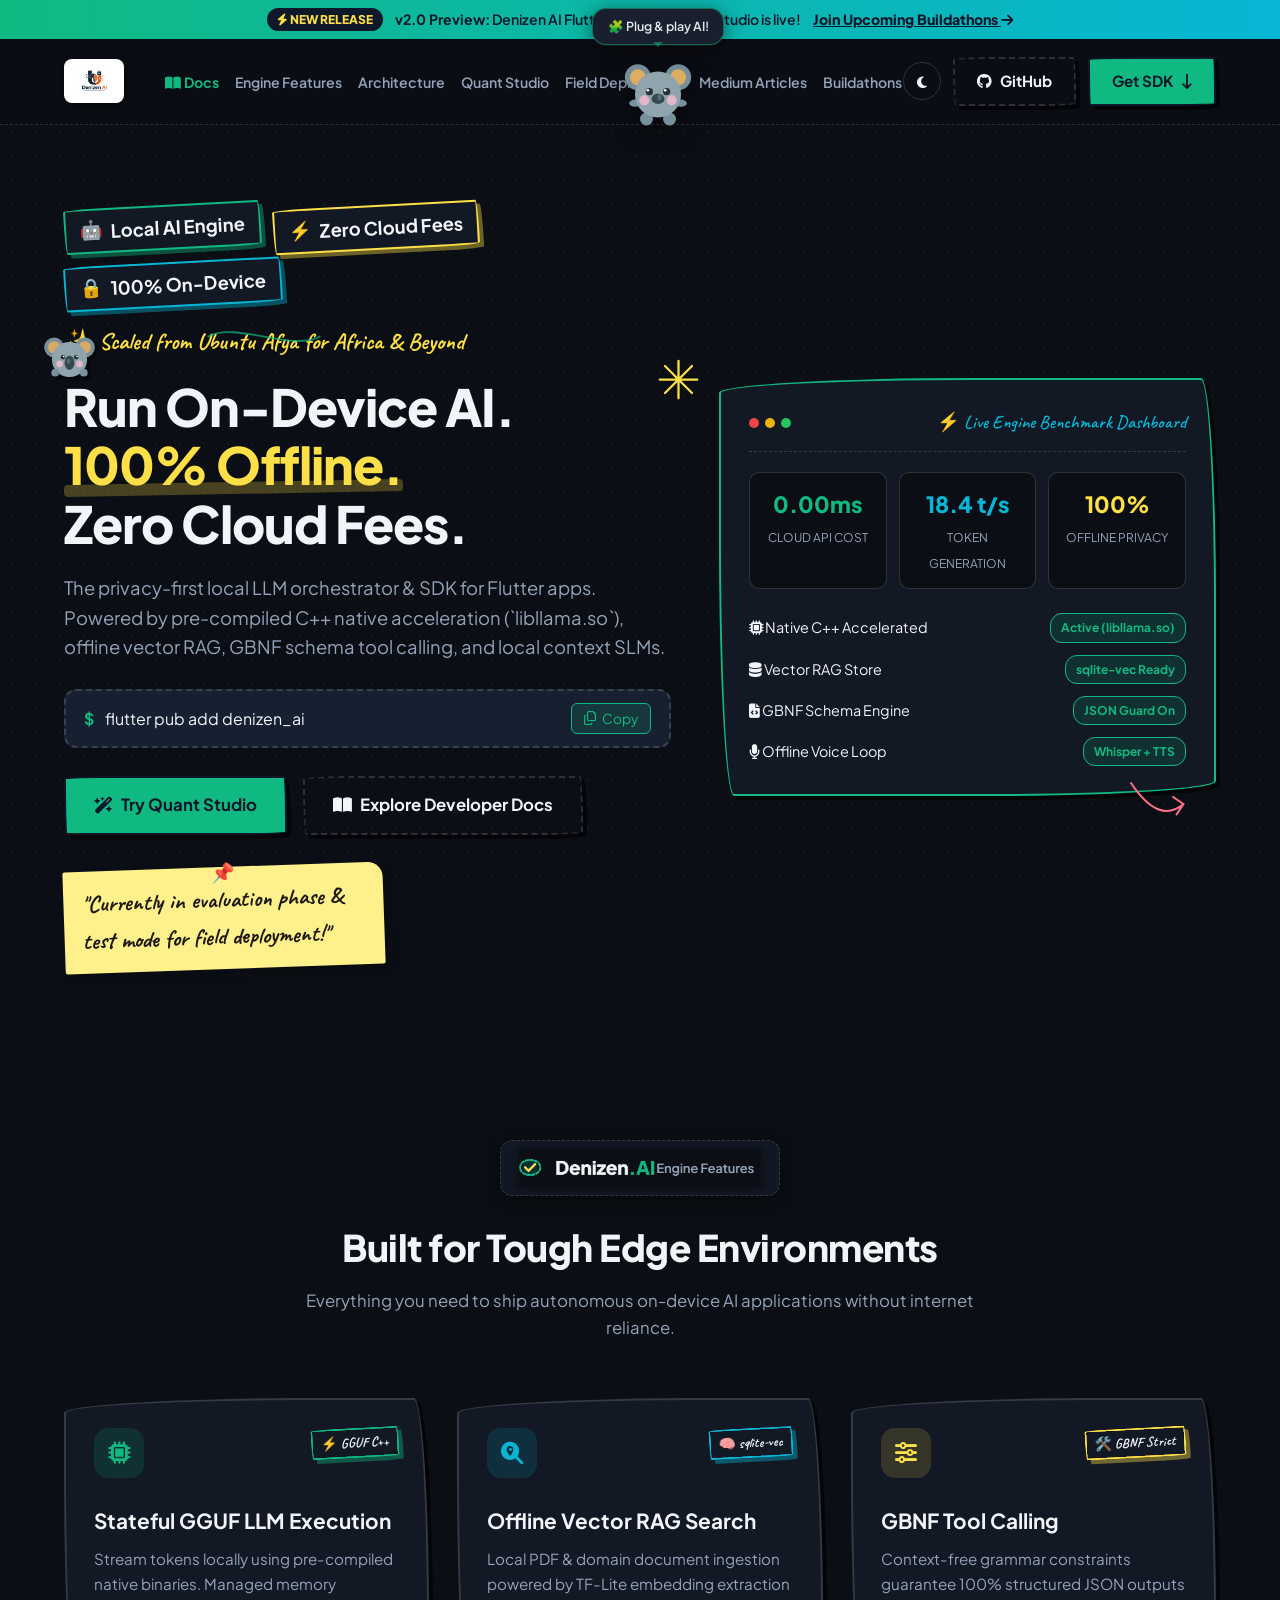
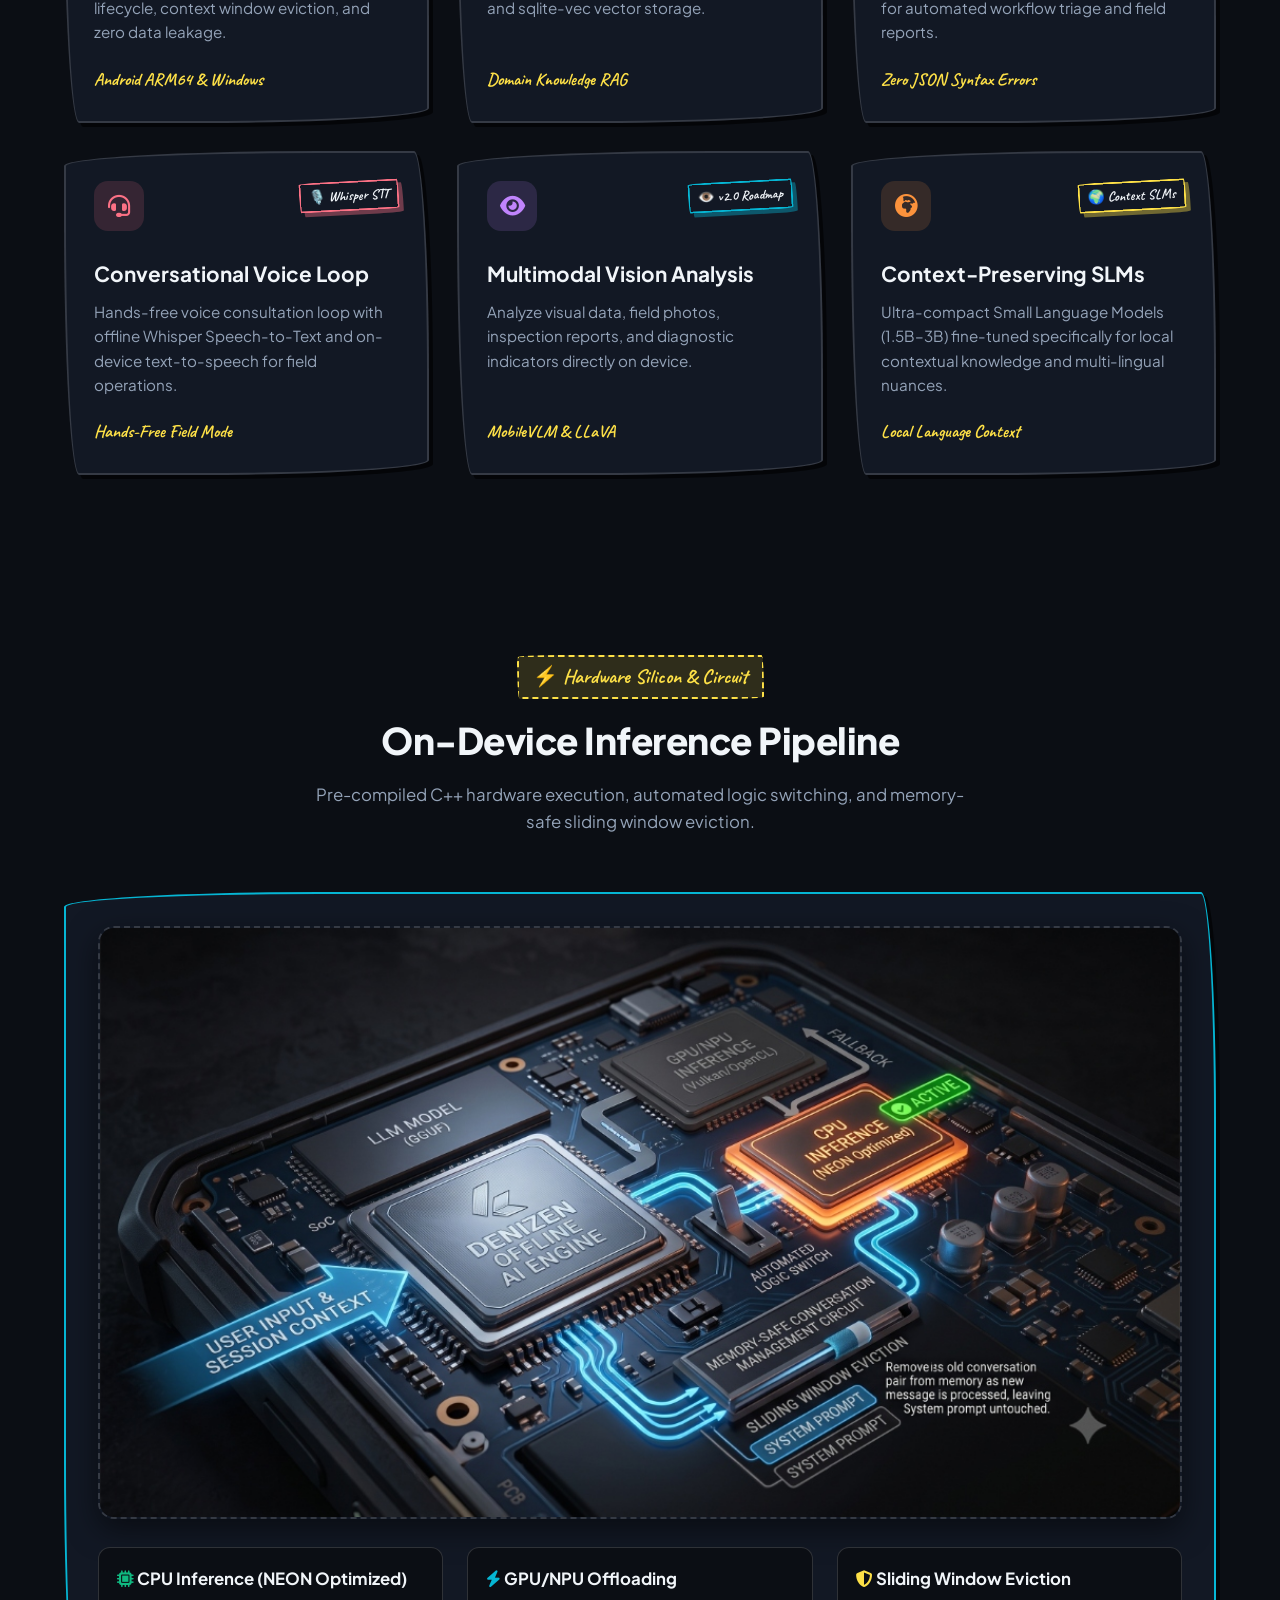
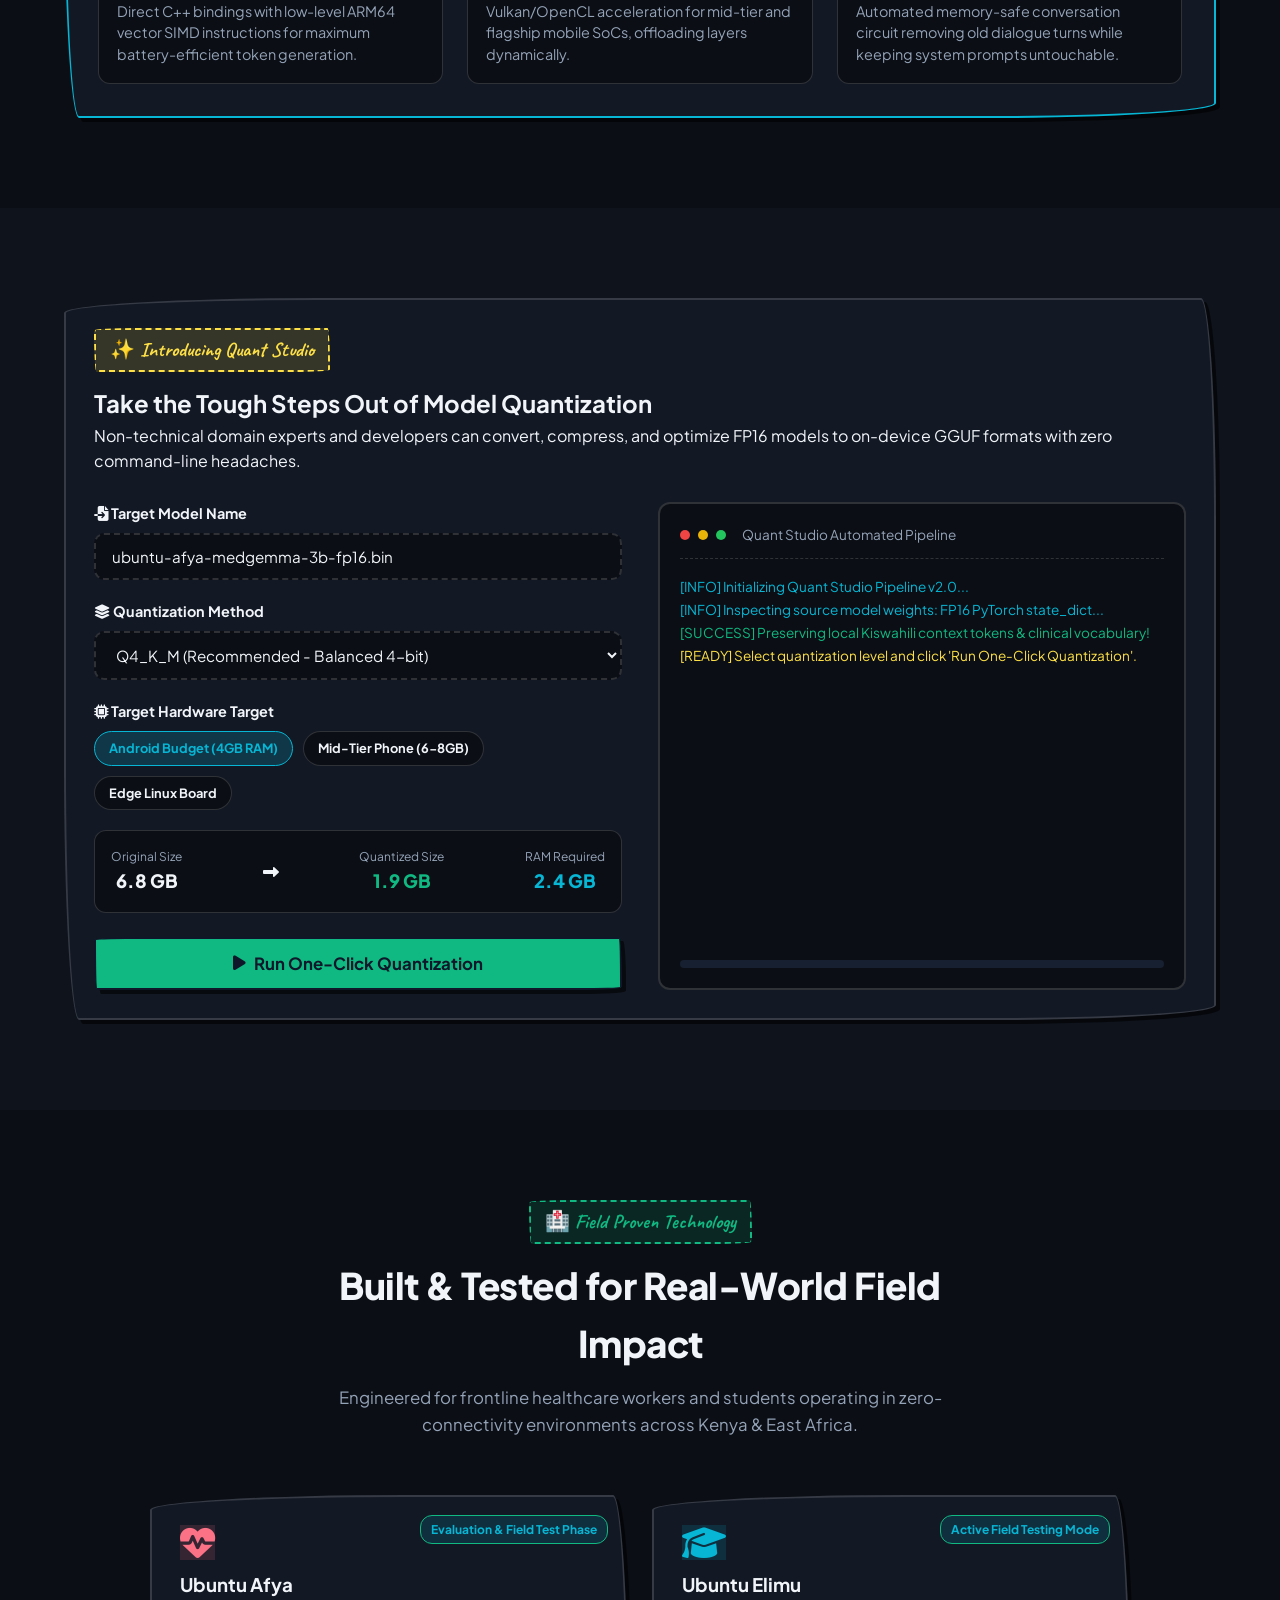
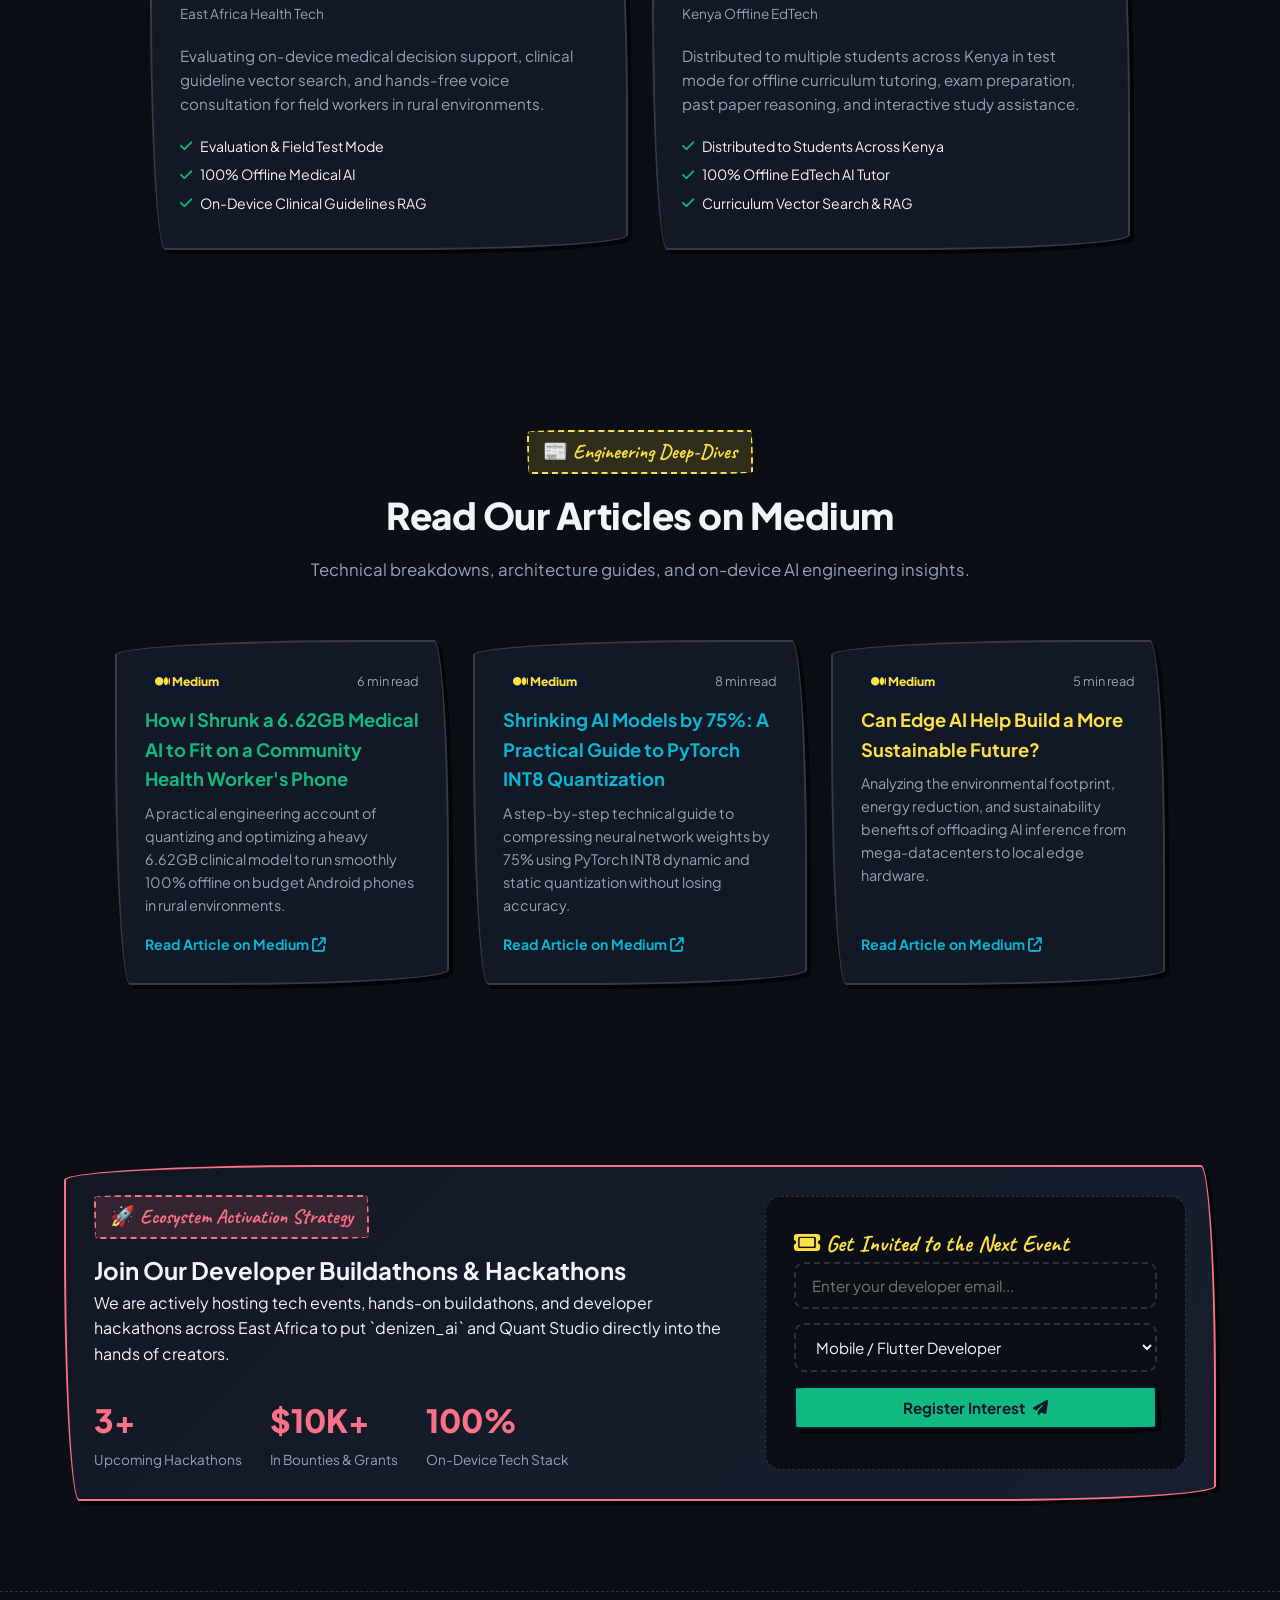
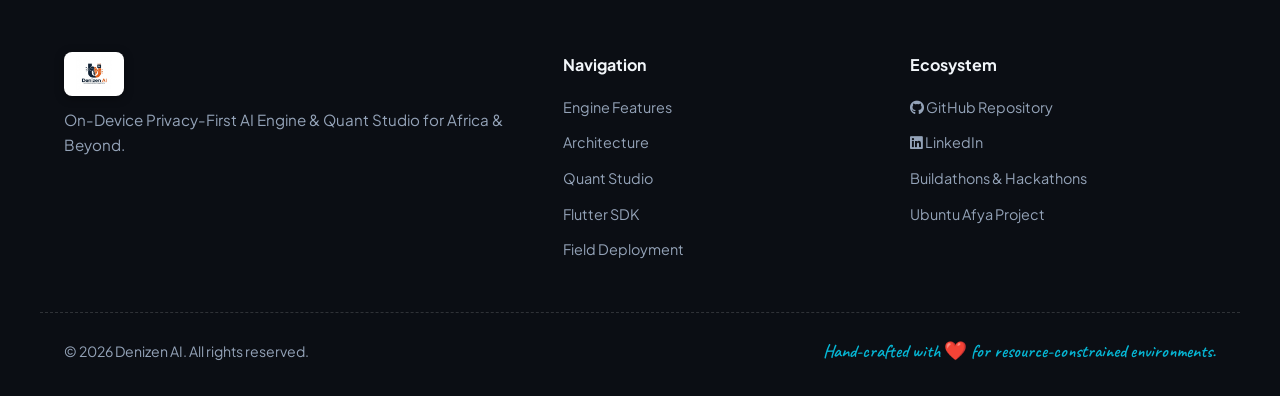
==== index.html @ 483d98f9 "first commit" ====
<!DOCTYPE html>
<html lang="en" class="dark">
<head>
  <meta charset="UTF-8">
  <meta name="viewport" content="width=device-width, initial-scale=1.0">
  <title>Denizen AI Engine | Privacy-First On-Device Multimodal AI & Quant Studio</title>
  <meta name="description" content="Run local LLMs, Vector RAG search, GBNF tool calling, and voice sessions 100% offline on mobile devices with Denizen AI Engine for Flutter.">
  
  <!-- Google Fonts: Handwritten/Doodle + Clean Modern Tech -->
  <link rel="preconnect" href="https://fonts.googleapis.com">
  <link rel="preconnect" href="https://fonts.gstatic.com" crossorigin>
  <link href="https://fonts.googleapis.com/css2?family=Caveat:wght@600;700&family=Kalam:wght@400;700&family=Plus+Jakarta+Sans:ital,wght@0,300..800;1,300..800&family=JetBrains+Mono:wght@400;600;700&family=Architects+Daughter&display=swap" rel="stylesheet">
  
  <!-- FontAwesome Icons -->
  <link rel="stylesheet" href="https://cdnjs.cloudflare.com/ajax/libs/font-awesome/6.5.1/css/all.min.css">
  
  <!-- Custom Stylesheet -->
  <link rel="stylesheet" href="styles.css">
</head>
<body>
  <!-- Background Noise & Doodle Grid Pattern -->
  <div class="doodle-bg-overlay"></div>

  <!-- Announcement Bar -->
  <div class="announcement-bar">
    <div class="container announcement-content">
      <span class="doodle-tag"><i class="fa-solid fa-bolt"></i> NEW RELEASE</span>
      <span><strong>v2.0 Preview:</strong> Denizen AI Flutter Engine & Quant Studio is live!</span>
      <a href="#buildathons" class="announcement-link">Join Upcoming Buildathons <i class="fa-solid fa-arrow-right"></i></a>
    </div>
  </div>

  <!-- Navigation Bar -->
  <nav class="navbar">
    <div class="container nav-container">
      <a href="#" class="logo">
        <img src="assets/denizen_logo.png" alt="Denizen AI Logo" class="brand-logo-img">
      </a>

      <ul class="nav-links">
        <li><a href="docs.html" style="color: var(--sketch-mint); font-weight: 700;"><i class="fa-solid fa-book-open"></i> Docs</a></li>
        <li><a href="#features">Engine Features</a></li>
        <li><a href="#architecture">Architecture</a></li>
        <li><a href="#quant-studio">Quant Studio</a></li>
        <li><a href="#partners">Field Deployment</a></li>
        <li><a href="#articles">Medium Articles</a></li>
        <li><a href="#buildathons">Buildathons</a></li>
      </ul>

      <div class="nav-actions">
        <button id="theme-toggle" class="btn-icon" aria-label="Toggle Theme">
          <i class="fa-solid fa-moon"></i>
        </button>
        <a href="https://github.com/Ubuntu-Edge/denizen-ai-sdk" target="_blank" class="btn btn-sketch-outline">
          <i class="fa-brands fa-github"></i> GitHub
        </a>
        <a href="#code-demo" class="btn btn-sketch-primary">
          Get SDK <i class="fa-solid fa-arrow-down-long"></i>
        </a>
      </div>
    </div>
  </nav>

  <!-- Hero Section -->
  <section class="hero-section">
    <div class="container hero-grid">
      <div class="hero-content">
        <!-- Cartoon Doodle Badges -->
        <div style="display: flex; gap: 12px; margin-bottom: 16px; flex-wrap: wrap;">
          <div class="doodle-sticker">🤖 <span>Local AI Engine</span></div>
          <div class="doodle-sticker sticker-yellow">⚡ <span>Zero Cloud Fees</span></div>
          <div class="doodle-sticker sticker-cyan">🔒 <span>100% On-Device</span></div>
        </div>

        <!-- Sketch Badge -->
        <div class="sketch-badge">
          <svg class="badge-squiggle" viewBox="0 0 200 60" fill="none">
            <path d="M10 30 C 50 5, 150 55, 190 30" stroke="#10b981" stroke-width="3" stroke-linecap="round"/>
          </svg>
          <span class="handwriting">✨ Scaled from Ubuntu Afya for Africa & Beyond</span>
        </div>

        <h1 class="hero-title" style="position: relative;">
          <!-- Animated Cartoon Climbing Koala Mascot -->
          <div class="koala-container" style="position: absolute; top: -45px; left: -22px;">
            <svg class="koala-mascot" viewBox="0 0 100 100" width="55" height="55" title="Koko the Denizen Koala Mascot!">
              <circle class="koala-ear-left" cx="22" cy="28" r="18" fill="#78909c" />
              <circle cx="22" cy="28" r="11" fill="#ffb74d" opacity="0.7" />
              <circle class="koala-ear-right" cx="78" cy="28" r="18" fill="#78909c" />
              <circle cx="78" cy="28" r="11" fill="#ffb74d" opacity="0.7" />
              <circle cx="50" cy="50" r="32" fill="#90a4ae" />
              <circle cx="32" cy="58" r="6" fill="#f8bbd0" opacity="0.8" />
              <circle cx="68" cy="58" r="6" fill="#f8bbd0" opacity="0.8" />
              <circle class="koala-eye" cx="38" cy="46" r="4" fill="#263238" />
              <circle class="koala-eye" cx="62" cy="46" r="4" fill="#263238" />
              <circle cx="39.5" cy="44.5" r="1.5" fill="#ffffff" />
              <circle cx="63.5" cy="44.5" r="1.5" fill="#ffffff" />
              <ellipse cx="50" cy="56" rx="9" ry="13" fill="#37474f" />
              <ellipse cx="48" cy="53" rx="3" ry="5" fill="#546e7a" />
              <circle cx="24" cy="74" r="7" fill="#78909c" />
              <circle cx="76" cy="74" r="7" fill="#78909c" />
            </svg>
          </div>
          Run On-Device AI.<br>
          <span class="sketch-highlight">100% Offline.</span><br>
          Zero Cloud Fees.
          <!-- Starburst doodle -->
          <svg class="doodle-starburst" viewBox="0 0 60 60" fill="none">
            <path d="M30 5 L30 55 M5 30 L55 30 M12 12 L48 48 M12 48 L48 12" stroke="#fde047" stroke-width="3" stroke-linecap="round"/>
          </svg>
        </h1>

        <p class="hero-subtitle">
          The privacy-first local LLM orchestrator & SDK for Flutter apps. Powered by pre-compiled C++ native acceleration (`libllama.so`), offline vector RAG, GBNF schema tool calling, and local context SLMs.
        </p>

        <!-- Command Line Copy Box -->
        <div class="install-box">
          <div class="install-command">
            <span class="prompt">$</span>
            <code id="pub-command">flutter pub add denizen_ai</code>
          </div>
          <button class="copy-btn" onclick="copyInstallCmd()" aria-label="Copy Command">
            <i class="fa-regular fa-copy" id="copy-icon"></i>
            <span id="copy-text">Copy</span>
          </button>
        </div>

        <div class="hero-buttons">
          <a href="#quant-studio" class="btn btn-sketch-primary btn-lg">
            <i class="fa-solid fa-wand-magic-sparkles"></i> Try Quant Studio
          </a>
          <a href="docs.html" class="btn btn-sketch-outline btn-lg">
            <i class="fa-solid fa-book-open"></i> Explore Developer Docs
          </a>
        </div>

        <!-- Sticky Note Annotation -->
        <div class="sketch-sticky-note">
          <span class="pin">📌</span>
          <p class="handwriting">
            "Currently in evaluation phase & test mode for field deployment!"
          </p>
        </div>
      </div>

      <!-- Hero Visual / Dynamic Card -->
      <div class="hero-visual">
        <div class="sketch-card visual-card">
          <div class="card-header-sketch">
            <div class="doodle-dots">
              <span class="dot red"></span>
              <span class="dot yellow"></span>
              <span class="dot green"></span>
            </div>
            <span class="handwriting-sm">⚡ Live Engine Benchmark Dashboard</span>
          </div>

          <div class="visual-metrics">
            <div class="metric-box">
              <span class="metric-value text-mint">0.00ms</span>
              <span class="metric-label">Cloud API Cost</span>
            </div>
            <div class="metric-box">
              <span class="metric-value text-cyan">18.4 t/s</span>
              <span class="metric-label">Token Generation</span>
            </div>
            <div class="metric-box">
              <span class="metric-value text-yellow">100%</span>
              <span class="metric-label">Offline Privacy</span>
            </div>
          </div>

          <!-- Interactive Engine Status Simulator -->
          <div class="engine-status-box">
            <div class="status-row">
              <span><i class="fa-solid fa-microchip"></i> Native C++ Accelerated</span>
              <span class="badge-status badge-active">Active (libllama.so)</span>
            </div>
            <div class="status-row">
              <span><i class="fa-solid fa-database"></i> Vector RAG Store</span>
              <span class="badge-status badge-active">sqlite-vec Ready</span>
            </div>
            <div class="status-row">
              <span><i class="fa-solid fa-file-code"></i> GBNF Schema Engine</span>
              <span class="badge-status badge-active">JSON Guard On</span>
            </div>
            <div class="status-row">
              <span><i class="fa-solid fa-microphone"></i> Offline Voice Loop</span>
              <span class="badge-status badge-active">Whisper + TTS</span>
            </div>
          </div>

          <!-- Sketch Arrow pointing down -->
          <svg class="sketch-arrow" viewBox="0 0 100 80" fill="none">
            <path d="M10 10 Q 50 70 85 40 M 85 40 L 70 30 M 85 40 L 75 55" stroke="#fb7185" stroke-width="3" stroke-linecap="round" stroke-linejoin="round"/>
          </svg>
        </div>
      </div>
    </div>
  </section>

  <!-- Features Grid Section -->
  <section id="features" class="section-padding">
    <div class="container">
      <div class="section-header text-center">
        <div class="features-banner-container">
          <img src="assets/denizen_header.png" alt="Denizen AI Engine Features" class="features-header-img">
        </div>
        <h2 class="section-title">Built for Tough Edge Environments</h2>
        <p class="section-subtitle">Everything you need to ship autonomous on-device AI applications without internet reliance.</p>
      </div>

      <div class="features-grid">
        <!-- Feature 1 -->
        <div class="sketch-card feature-card">
          <div style="display: flex; justify-content: space-between; align-items: flex-start; margin-bottom: 8px;">
            <div class="feature-icon icon-mint">
              <i class="fa-solid fa-microchip"></i>
            </div>
            <span class="doodle-sticker" style="font-size: 0.85rem; padding: 2px 8px;">⚡ GGUF C++</span>
          </div>
          <h3>Stateful GGUF LLM Execution</h3>
          <p>Stream tokens locally using pre-compiled native binaries. Managed memory lifecycle, context window eviction, and zero data leakage.</p>
          <span class="handwriting-tag">Android ARM64 & Windows</span>
        </div>

        <!-- Feature 2 -->
        <div class="sketch-card feature-card">
          <div style="display: flex; justify-content: space-between; align-items: flex-start; margin-bottom: 8px;">
            <div class="feature-icon icon-cyan">
              <i class="fa-solid fa-magnifying-glass-location"></i>
            </div>
            <span class="doodle-sticker sticker-cyan" style="font-size: 0.85rem; padding: 2px 8px;">🧠 sqlite-vec</span>
          </div>
          <h3>Offline Vector RAG Search</h3>
          <p>Local PDF & domain document ingestion powered by TF-Lite embedding extraction and <code>sqlite-vec</code> vector storage.</p>
          <span class="handwriting-tag">Domain Knowledge RAG</span>
        </div>

        <!-- Feature 3 -->
        <div class="sketch-card feature-card">
          <div style="display: flex; justify-content: space-between; align-items: flex-start; margin-bottom: 8px;">
            <div class="feature-icon icon-yellow">
              <i class="fa-solid fa-sliders"></i>
            </div>
            <span class="doodle-sticker sticker-yellow" style="font-size: 0.85rem; padding: 2px 8px;">🛠️ GBNF Strict</span>
          </div>
          <h3>GBNF Tool Calling</h3>
          <p>Context-free grammar constraints guarantee 100% structured JSON outputs for automated workflow triage and field reports.</p>
          <span class="handwriting-tag">Zero JSON Syntax Errors</span>
        </div>

        <!-- Feature 4 -->
        <div class="sketch-card feature-card">
          <div style="display: flex; justify-content: space-between; align-items: flex-start; margin-bottom: 8px;">
            <div class="feature-icon icon-pink">
              <i class="fa-solid fa-headset"></i>
            </div>
            <span class="doodle-sticker sticker-pink" style="font-size: 0.85rem; padding: 2px 8px;">🎙️ Whisper STT</span>
          </div>
          <h3>Conversational Voice Loop</h3>
          <p>Hands-free voice consultation loop with offline Whisper Speech-to-Text and on-device text-to-speech for field operations.</p>
          <span class="handwriting-tag">Hands-Free Field Mode</span>
        </div>

        <!-- Feature 5 -->
        <div class="sketch-card feature-card">
          <div style="display: flex; justify-content: space-between; align-items: flex-start; margin-bottom: 8px;">
            <div class="feature-icon icon-purple">
              <i class="fa-solid fa-eye"></i>
            </div>
            <span class="doodle-sticker sticker-cyan" style="font-size: 0.85rem; padding: 2px 8px;">👁️ v2.0 Roadmap</span>
          </div>
          <h3>Multimodal Vision Analysis</h3>
          <p>Analyze visual data, field photos, inspection reports, and diagnostic indicators directly on device.</p>
          <span class="handwriting-tag">MobileVLM & LLaVA</span>
        </div>

        <!-- Feature 6 -->
        <div class="sketch-card feature-card">
          <div style="display: flex; justify-content: space-between; align-items: flex-start; margin-bottom: 8px;">
            <div class="feature-icon icon-orange">
              <i class="fa-solid fa-globe-africa"></i>
            </div>
            <span class="doodle-sticker sticker-yellow" style="font-size: 0.85rem; padding: 2px 8px;">🌍 Context SLMs</span>
          </div>
          <h3>Context-Preserving SLMs</h3>
          <p>Ultra-compact Small Language Models (1.5B–3B) fine-tuned specifically for local contextual knowledge and multi-lingual nuances.</p>
          <span class="handwriting-tag">Local Language Context</span>
        </div>
      </div>
    </div>
  </section>

  <!-- Hardware Circuit & Architecture Section -->
  <section id="architecture" class="section-padding architecture-section">
    <div class="container">
      <div class="section-header text-center">
        <span class="handwriting-badge bg-yellow">⚡ Hardware Silicon & Circuit</span>
        <h2 class="section-title">On-Device Inference Pipeline</h2>
        <p class="section-subtitle">Pre-compiled C++ hardware execution, automated logic switching, and memory-safe sliding window eviction.</p>
      </div>

      <div class="sketch-card architecture-card">
        <div class="chip-image-container">
          <img src="assets/denizen_architecture_chip.jpg" alt="Denizen Offline AI Engine Architecture Chip Diagram" class="chip-diagram-img">
        </div>
        <div class="chip-caption-box">
          <div class="caption-item">
            <span class="caption-title"><i class="fa-solid fa-microchip text-mint"></i> CPU Inference (NEON Optimized)</span>
            <p>Direct C++ bindings with low-level ARM64 vector SIMD instructions for maximum battery-efficient token generation.</p>
          </div>
          <div class="caption-item">
            <span class="caption-title"><i class="fa-solid fa-bolt text-cyan"></i> GPU/NPU Offloading</span>
            <p>Vulkan/OpenCL acceleration for mid-tier and flagship mobile SoCs, offloading layers dynamically.</p>
          </div>
          <div class="caption-item">
            <span class="caption-title"><i class="fa-solid fa-shield-halved text-yellow"></i> Sliding Window Eviction</span>
            <p>Automated memory-safe conversation circuit removing old dialogue turns while keeping system prompts untouchable.</p>
          </div>
        </div>
      </div>
    </div>
  </section>

  <!-- Interactive Quant Studio Showcase -->
  <section id="quant-studio" class="section-padding quant-section">
    <div class="container">
      <div class="quant-wrapper sketch-card">
        <div class="quant-header">
          <div class="quant-title-area">
            <span class="handwriting-badge bg-yellow">✨ Introducing Quant Studio</span>
            <h2>Take the Tough Steps Out of Model Quantization</h2>
            <p>Non-technical domain experts and developers can convert, compress, and optimize FP16 models to on-device GGUF formats with zero command-line headaches.</p>
          </div>
        </div>

        <!-- Interactive Quant Studio Simulator -->
        <div class="quant-simulator-grid">
          <div class="quant-controls">
            <div class="form-group">
              <label><i class="fa-solid fa-file-import"></i> Target Model Name</label>
              <input type="text" class="sketch-input" value="ubuntu-afya-medgemma-3b-fp16.bin" readonly>
            </div>

            <div class="form-group">
              <label><i class="fa-solid fa-layer-group"></i> Quantization Method</label>
              <select id="quant-method" class="sketch-select" onchange="updateQuantSim()">
                <option value="Q4_K_M" selected>Q4_K_M (Recommended - Balanced 4-bit)</option>
                <option value="Q5_K_M">Q5_K_M (Higher Precision 5-bit)</option>
                <option value="Q8_0">Q8_0 (Maximum Quality 8-bit)</option>
                <option value="Q2_K">Q2_K (Extreme Compression 2-bit)</option>
              </select>
            </div>

            <div class="form-group">
              <label><i class="fa-solid fa-microchip"></i> Target Hardware Target</label>
              <div class="chip-options">
                <span class="chip active">Android Budget (4GB RAM)</span>
                <span class="chip">Mid-Tier Phone (6-8GB)</span>
                <span class="chip">Edge Linux Board</span>
              </div>
            </div>

            <!-- Interactive Compression Gauge -->
            <div class="compression-stats">
              <div class="stat-item">
                <span class="stat-label">Original Size</span>
                <span class="stat-val" id="stat-orig">6.8 GB</span>
              </div>
              <div class="stat-arrow"><i class="fa-solid fa-right-long"></i></div>
              <div class="stat-item">
                <span class="stat-label">Quantized Size</span>
                <span class="stat-val text-mint" id="stat-quant">1.9 GB</span>
              </div>
              <div class="stat-item">
                <span class="stat-label">RAM Required</span>
                <span class="stat-val text-cyan" id="stat-ram">2.4 GB</span>
              </div>
            </div>

            <button class="btn btn-sketch-primary btn-block btn-lg" id="run-quant-btn" onclick="simulateQuantization()">
              <i class="fa-solid fa-play"></i> Run One-Click Quantization
            </button>
          </div>

          <!-- Studio Live Console / Output -->
          <div class="quant-console-box">
            <div class="console-header">
              <span class="dot red"></span>
              <span class="dot yellow"></span>
              <span class="dot green"></span>
              <span class="console-title">Quant Studio Automated Pipeline</span>
            </div>
            <pre class="console-body" id="console-logs">
<span class="log-info">[INFO] Initializing Quant Studio Pipeline v2.0...</span>
<span class="log-info">[INFO] Inspecting source model weights: FP16 PyTorch state_dict...</span>
<span class="log-success">[SUCCESS] Preserving local Kiswahili context tokens & clinical vocabulary!</span>
<span class="log-warn">[READY] Select quantization level and click 'Run One-Click Quantization'.</span>
            </pre>
            
            <div class="progress-bar-sketch">
              <div class="progress-fill" id="quant-progress"></div>
            </div>
          </div>
        </div>
      </div>
    </div>
  </section>



  <!-- Production Deployment Section -->
  <section id="partners" class="section-padding partners-section">
    <div class="container">
      <div class="section-header text-center">
        <span class="handwriting-badge">🏥 Field Proven Technology</span>
        <h2 class="section-title">Built & Tested for Real-World Field Impact</h2>
        <p class="section-subtitle">Engineered for frontline healthcare workers and students operating in zero-connectivity environments across Kenya & East Africa.</p>
      </div>

      <div class="partners-grid" style="display: grid; grid-template-columns: repeat(2, 1fr); max-width: 980px; margin: 0 auto; gap: 24px;">
        <!-- Partner: Ubuntu Afya -->
        <div class="sketch-card partner-card">
          <div class="partner-badge badge-active">Evaluation & Field Test Phase</div>
          <div class="partner-logo-box">
            <i class="fa-solid fa-heart-pulse partner-icon icon-pink"></i>
            <h3>Ubuntu Afya</h3>
            <span class="partner-location">East Africa Health Tech</span>
          </div>
          <p class="partner-desc">
            Evaluating on-device medical decision support, clinical guideline vector search, and hands-free voice consultation for field workers in rural environments.
          </p>
          <ul class="partner-highlights">
            <li><i class="fa-solid fa-check text-mint"></i> Evaluation & Field Test Mode</li>
            <li><i class="fa-solid fa-check text-mint"></i> 100% Offline Medical AI</li>
            <li><i class="fa-solid fa-check text-mint"></i> On-Device Clinical Guidelines RAG</li>
          </ul>
        </div>

        <!-- Partner: Ubuntu Elimu -->
        <div class="sketch-card partner-card">
          <div class="partner-badge badge-active">Active Field Testing Mode</div>
          <div class="partner-logo-box">
            <i class="fa-solid fa-graduation-cap partner-icon icon-cyan" style="color: var(--sketch-cyan); font-size: 2.2rem;"></i>
            <h3>Ubuntu Elimu</h3>
            <span class="partner-location">Kenya Offline EdTech</span>
          </div>
          <p class="partner-desc">
            Distributed to multiple students across Kenya in test mode for offline curriculum tutoring, exam preparation, past paper reasoning, and interactive study assistance.
          </p>
          <ul class="partner-highlights">
            <li><i class="fa-solid fa-check text-mint"></i> Distributed to Students Across Kenya</li>
            <li><i class="fa-solid fa-check text-mint"></i> 100% Offline EdTech AI Tutor</li>
            <li><i class="fa-solid fa-check text-mint"></i> Curriculum Vector Search & RAG</li>
          </ul>
        </div>
      </div>
    </div>
  </section>

  <!-- Medium Articles & Technical Deep-Dives Section -->
  <section id="articles" class="section-padding articles-section">
    <div class="container">
      <div class="section-header text-center">
        <span class="handwriting-badge bg-yellow">📰 Engineering Deep-Dives</span>
        <h2 class="section-title">Read Our Articles on Medium</h2>
        <p class="section-subtitle">Technical breakdowns, architecture guides, and on-device AI engineering insights.</p>
      </div>

      <div class="articles-grid" style="display: grid; grid-template-columns: repeat(auto-fit, minmax(300px, 1fr)); gap: 24px; max-width: 1050px; margin: 0 auto;">
        <!-- Medium Article 1 -->
        <a href="https://medium.com/@ibrahimfadhili/how-i-shrunk-a-6-62gb-medical-ai-to-fit-on-a-community-health-workers-phone-7bb77befe1d0" target="_blank" class="sketch-card article-card" style="text-decoration: none; color: inherit; display: flex; flex-direction: column; justify-content: space-between; transition: transform 0.2s ease;">
          <div>
            <div style="display: flex; justify-content: space-between; align-items: center; margin-bottom: 12px;">
              <span class="doodle-tag"><i class="fa-brands fa-medium"></i> Medium</span>
              <span style="font-size: 0.8rem; color: var(--text-muted);">6 min read</span>
            </div>
            <h3 style="font-size: 1.15rem; margin-bottom: 8px; color: var(--sketch-mint);">How I Shrunk a 6.62GB Medical AI to Fit on a Community Health Worker's Phone</h3>
            <p style="font-size: 0.9rem; color: var(--text-muted); line-height: 1.6;">
              A practical engineering account of quantizing and optimizing a heavy 6.62GB clinical model to run smoothly 100% offline on budget Android phones in rural environments.
            </p>
          </div>
          <div style="margin-top: 16px; font-size: 0.88rem; font-weight: 700; color: var(--sketch-cyan);">
            Read Article on Medium <i class="fa-solid fa-arrow-up-right-from-square"></i>
          </div>
        </a>

        <!-- Medium Article 2 -->
        <a href="https://medium.com/@ibrahimfadhili/shrinking-ai-models-by-75-a-practical-guide-to-pytorch-int8-quantization-f8a24836bc28" target="_blank" class="sketch-card article-card" style="text-decoration: none; color: inherit; display: flex; flex-direction: column; justify-content: space-between; transition: transform 0.2s ease;">
          <div>
            <div style="display: flex; justify-content: space-between; align-items: center; margin-bottom: 12px;">
              <span class="doodle-tag"><i class="fa-brands fa-medium"></i> Medium</span>
              <span style="font-size: 0.8rem; color: var(--text-muted);">8 min read</span>
            </div>
            <h3 style="font-size: 1.15rem; margin-bottom: 8px; color: var(--sketch-cyan);">Shrinking AI Models by 75%: A Practical Guide to PyTorch INT8 Quantization</h3>
            <p style="font-size: 0.9rem; color: var(--text-muted); line-height: 1.6;">
              A step-by-step technical guide to compressing neural network weights by 75% using PyTorch INT8 dynamic and static quantization without losing accuracy.
            </p>
          </div>
          <div style="margin-top: 16px; font-size: 0.88rem; font-weight: 700; color: var(--sketch-cyan);">
            Read Article on Medium <i class="fa-solid fa-arrow-up-right-from-square"></i>
          </div>
        </a>

        <!-- Medium Article 3 -->
        <a href="https://medium.com/@ibrahimfadhili/can-edge-ai-help-build-a-more-sustainable-future-d96461188111" target="_blank" class="sketch-card article-card" style="text-decoration: none; color: inherit; display: flex; flex-direction: column; justify-content: space-between; transition: transform 0.2s ease;">
          <div>
            <div style="display: flex; justify-content: space-between; align-items: center; margin-bottom: 12px;">
              <span class="doodle-tag"><i class="fa-brands fa-medium"></i> Medium</span>
              <span style="font-size: 0.8rem; color: var(--text-muted);">5 min read</span>
            </div>
            <h3 style="font-size: 1.15rem; margin-bottom: 8px; color: var(--sketch-yellow);">Can Edge AI Help Build a More Sustainable Future?</h3>
            <p style="font-size: 0.9rem; color: var(--text-muted); line-height: 1.6;">
              Analyzing the environmental footprint, energy reduction, and sustainability benefits of offloading AI inference from mega-datacenters to local edge hardware.
            </p>
          </div>
          <div style="margin-top: 16px; font-size: 0.88rem; font-weight: 700; color: var(--sketch-cyan);">
            Read Article on Medium <i class="fa-solid fa-arrow-up-right-from-square"></i>
          </div>
        </a>
      </div>
    </div>
  </section>

  <!-- Buildathons & Hackathons Section -->
  <section id="buildathons" class="section-padding buildathons-section">
    <div class="container">
      <div class="sketch-card buildathon-cta-box">
        <div class="buildathon-content">
          <span class="handwriting-badge bg-pink">🚀 Ecosystem Activation Strategy</span>
          <h2>Join Our Developer Buildathons & Hackathons</h2>
          <p>
            We are actively hosting tech events, hands-on buildathons, and developer hackathons across East Africa to put `denizen_ai` and Quant Studio directly into the hands of creators.
          </p>
          <div class="buildathon-stats">
            <div class="b-stat">
              <span class="b-num">3+</span>
              <span class="b-text">Upcoming Hackathons</span>
            </div>
            <div class="b-stat">
              <span class="b-num">$10K+</span>
              <span class="b-text">In Bounties & Grants</span>
            </div>
            <div class="b-stat">
              <span class="b-num">100%</span>
              <span class="b-text">On-Device Tech Stack</span>
            </div>
          </div>
        </div>

        <div class="buildathon-form-box">
          <h3 class="handwriting"><i class="fa-solid fa-ticket"></i> Get Invited to the Next Event</h3>
          <form onsubmit="handleRegistration(event)">
            <input type="email" required placeholder="Enter your developer email..." class="sketch-input mb-3">
            <select class="sketch-select mb-3">
              <option value="developer">Mobile / Flutter Developer</option>
              <option value="researcher">AI / ML Researcher</option>
              <option value="health">Healthcare Innovator</option>
              <option value="student">Student / Hobbyist</option>
            </select>
            <button type="submit" class="btn btn-sketch-primary btn-block">
              Register Interest <i class="fa-solid fa-paper-plane"></i>
            </button>
          </form>
          <p id="reg-msg" class="reg-message"></p>
        </div>
      </div>
    </div>
  </section>

  <!-- Footer -->
  <footer class="footer">
    <div class="container footer-content">
      <div class="footer-brand">
        <a href="#" class="logo">
          <img src="assets/denizen_logo.png" alt="Denizen AI Logo" class="brand-logo-img">
        </a>
        <p class="footer-tagline">On-Device Privacy-First AI Engine & Quant Studio for Africa & Beyond.</p>
      </div>

      <div class="footer-links">
        <h4>Navigation</h4>
        <ul>
          <li><a href="#features">Engine Features</a></li>
          <li><a href="#architecture">Architecture</a></li>
          <li><a href="#quant-studio">Quant Studio</a></li>
          <li><a href="#code-demo">Flutter SDK</a></li>
          <li><a href="#partners">Field Deployment</a></li>
        </ul>
      </div>

      <div class="footer-links">
        <h4>Ecosystem</h4>
        <ul>
          <li><a href="https://github.com/Ubuntu-Edge/denizen-ai-sdk" target="_blank"><i class="fa-brands fa-github"></i> GitHub Repository</a></li>
          <li><a href="https://www.linkedin.com/company/ubuntu-afya/" target="_blank"><i class="fa-brands fa-linkedin"></i> LinkedIn</a></li>
          <li><a href="#buildathons">Buildathons & Hackathons</a></li>
          <li><a href="#">Ubuntu Afya Project</a></li>
        </ul>
      </div>
    </div>

    <div class="container footer-bottom">
      <p>&copy; 2026 Denizen AI. All rights reserved.</p>
      <p class="handwriting-sm">Hand-crafted with ❤️ for resource-constrained environments.</p>
    </div>
  </footer>

  <!-- =============================================================
       KOKO THE CLIMBING KOALA — Landing Page Edition
       Walks, climbs, and perches on section headers!
       ============================================================= -->
  <div id="koala-climber" class="idle" title="Click Koko!" onclick="koalaOnClick()">
    <svg class="koala-svg" viewBox="0 0 100 100" xmlns="http://www.w3.org/2000/svg">
      <!-- Arms (behind body) -->
      <ellipse class="koala-arm-l" cx="18" cy="60" rx="8" ry="5" fill="#78909c" />
      <ellipse class="koala-arm-r" cx="82" cy="60" rx="8" ry="5" fill="#78909c" />
      <!-- Legs -->
      <circle class="koala-leg-l" cx="34" cy="82" r="9" fill="#78909c" />
      <circle class="koala-leg-r" cx="66" cy="82" r="9" fill="#78909c" />
      <!-- Ears -->
      <circle class="koala-ear-l" cx="22" cy="24" r="18" fill="#78909c" />
      <circle cx="22" cy="24" r="11" fill="#ffb74d" opacity="0.75" />
      <circle class="koala-ear-r" cx="78" cy="24" r="18" fill="#78909c" />
      <circle cx="78" cy="24" r="11" fill="#ffb74d" opacity="0.75" />
      <!-- Head -->
      <circle cx="50" cy="48" r="32" fill="#90a4ae" />
      <!-- Cheeks -->
      <circle cx="31" cy="56" r="7" fill="#f8bbd0" opacity="0.8" />
      <circle cx="69" cy="56" r="7" fill="#f8bbd0" opacity="0.8" />
      <!-- Eyes -->
      <circle class="koala-eye" cx="38" cy="44" r="5" fill="#263238" />
      <circle class="koala-eye" cx="62" cy="44" r="5" fill="#263238" />
      <!-- Eye shine -->
      <circle cx="40" cy="42" r="1.8" fill="#ffffff" />
      <circle cx="64" cy="42" r="1.8" fill="#ffffff" />
      <!-- Nose -->
      <ellipse cx="50" cy="54" rx="9" ry="7" fill="#37474f" />
      <ellipse cx="48" cy="52" rx="3" ry="4" fill="#546e7a" />
    </svg>
  </div>
  <div id="koala-speech"></div>

  <script>
    (function() {
      /* =============================================
         KOKO CLIMBING ENGINE — Landing Page Edition
         States: idle → walking → climbing → perched
         ============================================= */
      const koala  = document.getElementById('koala-climber');
      const bubble = document.getElementById('koala-speech');

      // Landing-page section quips
      const sectionQuips = {
        'features':     ['🔥 GGUF on-device!', '⚡ Zero API fees!', '🧩 Plug & play AI!'],
        'architecture': ['🏗️ Clean pipeline!', '⚙️ llama.cpp power!', '🔬 See how it works!'],
        'quant-studio': ['📦 Shrink your model!', '🗜️ Q4_K_M FTW!', '💾 From 6.8→1.9 GB!'],
        'partners':     ['🏥 Ubuntu Afya live!', '🎓 Ubuntu Elimu!', '🌍 Field-tested!'],
        'articles':     ['✍️ Great reads!', '📖 Read on Medium!', '💡 Learn the tricks!'],
        'buildathons':  ['🎉 Hackathon time!', '🚀 Build with us!', '🏆 Win prizes!'],
      };
      const defaultQuips = [
        '🐨 Hey, I\'m Koko!', '🌿 MIT Licensed!', '💚 100% Open Source!',
        '⚡ Zero Cloud Fees!', '🎯 On-device AI!', '🚀 Flutter + AI!',
      ];

      let state      = 'idle';
      let bubbleTimer, stepTimer;
      let targets    = [];
      let targetIdx  = 0;
      let flipped    = false;

      function px(n)    { return n + 'px'; }
      function rnd(a,b) { return Math.random()*(b-a)+a; }

      function setState(s) {
        koala.classList.remove('idle','walking','climbing','perched');
        koala.classList.add(s);
        state = s;
      }

      function setPos(x, y) {
        koala.style.left = px(x);
        koala.style.top  = px(y);
      }

      function flipKoala(goLeft) {
        flipped = goLeft;
        koala.style.transform = goLeft ? 'scaleX(-1)' : 'scaleX(1)';
      }

      function showBubble(text, duration) {
        clearTimeout(bubbleTimer);
        const kr = koala.getBoundingClientRect();
        bubble.textContent = text;
        bubble.classList.add('visible');
        const bw = bubble.offsetWidth || 170;
        let bx = kr.left + kr.width/2 - bw/2;
        let by = kr.top - 52;
        if (bx < 4)                        bx = 4;
        if (bx + bw > window.innerWidth-4) bx = window.innerWidth - bw - 4;
        if (by < 4)                        by = 4;
        bubble.style.left = px(bx);
        bubble.style.top  = px(by);
        bubbleTimer = setTimeout(() => bubble.classList.remove('visible'), duration || 3000);
      }

      function quipFor(id) {
        const arr = sectionQuips[id] || defaultQuips;
        return arr[Math.floor(Math.random()*arr.length)];
      }

      function buildTargets() {
        targets = [];
        // Walk across section headings
        ['features','architecture','quant-studio','partners','articles','buildathons'].forEach(id => {
          const sec = document.getElementById(id);
          if (!sec) return;
          const h = sec.querySelector('h1,h2,h3');
          if (!h) return;
          const r = h.getBoundingClientRect();
          const scrollY = window.scrollY || window.pageYOffset;
          targets.push({
            sectionId: id,
            x: Math.min(Math.max(r.left + rnd(40, r.width * 0.55), 60), window.innerWidth - 100),
            y: r.top + scrollY - 80,
          });
        });
        // Also roam the bottom
        targets.push({ sectionId: null, x: rnd(100, window.innerWidth - 150), y: window.innerHeight - 100 });
      }

      function nextTarget() {
        if (!targets.length) buildTargets();
        targetIdx = (targetIdx + 1) % targets.length;
        return targets[targetIdx];
      }

      function moveTo(target) {
        const cur = koala.getBoundingClientRect();
        const dx  = target.x - cur.left;
        const dy  = target.y - cur.top;
        const isClimb = Math.abs(dy) > 60 && Math.abs(dx) < 120;

        flipKoala(dx < 0);
        setState(isClimb ? 'climbing' : 'walking');
        setPos(target.x, target.y);

        clearTimeout(stepTimer);
        stepTimer = setTimeout(() => {
          setState('perched');
          if (target.sectionId) showBubble(quipFor(target.sectionId), 4000);
          // Rest then go to next
          stepTimer = setTimeout(() => {
            const next = nextTarget();
            const fixedY  = next.y - (window.scrollY || window.pageYOffset);
            const clampedY = Math.max(60, Math.min(fixedY, window.innerHeight - 90));
            moveTo({ ...next, y: clampedY });
          }, rnd(2500, 5000));
        }, 700);
      }

      window.koalaOnClick = function() {
        const q = ['😄 Boop!','🐨 Koko!','🌿 MIT!','⚡ Edge AI!','🚀 Flutter!','🧠 llama.cpp!'];
        showBubble(q[Math.floor(Math.random()*q.length)], 3000);
        koala.style.transition = 'transform 0.15s ease';
        koala.style.transform  = (flipped ? 'scaleX(-1) ' : '') + 'scale(1.3)';
        setTimeout(() => {
          koala.style.transition = '';
          koala.style.transform  = flipped ? 'scaleX(-1)' : 'scaleX(1)';
        }, 200);
      };

      function start() {
        buildTargets();
        const startX = window.innerWidth - 120;
        const startY = window.innerHeight - 95;
        koala.style.transition = 'none';
        setPos(startX, startY);
        setState('idle');
        setTimeout(() => showBubble('🐨 Hi! I\'m Koko!', 3000), 800);
        setTimeout(() => {
          koala.style.transition = 'left 0.65s cubic-bezier(0.34,1.56,0.64,1), top 0.65s cubic-bezier(0.34,1.56,0.64,1)';
          const first = targets[0] || { x: startX - 200, y: startY, sectionId: null };
          const fixedY = first.y - (window.scrollY || window.pageYOffset);
          moveTo({ ...first, y: Math.max(60, Math.min(fixedY, window.innerHeight - 90)) });
        }, 2200);
      }

      let scrollDebounce;
      window.addEventListener('scroll', () => {
        clearTimeout(scrollDebounce);
        scrollDebounce = setTimeout(buildTargets, 300);
      }, { passive: true });

      window.addEventListener('load', start);
    })();
  </script>

  <!-- Script -->
  <script src="script.js"></script>
</body>
</html>
---- styles.css ----
/* ==========================================================================
   DENIZEN AI ENGINE - SKETCH / DOODLE MODERN DESIGN SYSTEM
   ========================================================================== */

:root {
  /* Color Palette - Dark Mode Default */
  --bg-dark: #0b0e14;
  --bg-card: #121824;
  --bg-card-hover: #192233;
  --bg-input: #172030;
  
  --text-main: #f1f5f9;
  --text-muted: #94a3b8;
  --text-inverse: #0f172a;

  /* Handwritten Sketch Accents */
  --sketch-mint: #10b981;
  --sketch-cyan: #06b6d4;
  --sketch-yellow: #fde047;
  --sketch-pink: #fb7185;
  --sketch-purple: #c084fc;
  --sketch-orange: #fb923c;
  
  --border-sketch: rgba(255, 255, 255, 0.15);
  --shadow-sketch: 4px 4px 0px rgba(0, 0, 0, 0.6);
  --shadow-hover: 7px 7px 0px rgba(16, 185, 129, 0.4);

  /* Fonts */
  --font-sans: 'Plus Jakarta Sans', sans-serif;
  --font-hand: 'Caveat', 'Architects Daughter', cursive;
  --font-mono: 'JetBrains Mono', monospace;
}

/* Light Mode Overrides & High-Contrast Design System */
html.light {
  --bg-dark: #f8fafc;
  --bg-card: #ffffff;
  --bg-card-hover: #f1f5f9;
  --bg-input: #f1f5f9;
  
  --text-main: #0f172a;
  --text-muted: #475569;
  --text-inverse: #ffffff;

  /* Tailored High-Contrast Light Mode Accents */
  --sketch-mint: #059669;
  --sketch-cyan: #0891b2;
  --sketch-yellow: #d97706;
  --sketch-pink: #e11d48;
  --sketch-purple: #7c3aed;
  --sketch-orange: #ea580c;
  
  --border-sketch: rgba(15, 23, 42, 0.15);
  --shadow-sketch: 4px 4px 0px rgba(15, 23, 42, 0.12);
  --shadow-hover: 6px 6px 0px rgba(5, 150, 105, 0.25);
}

/* Light Mode Specific Component Polish */
html.light .navbar {
  background: rgba(255, 255, 255, 0.92) !important;
  border-bottom: 1px dashed rgba(15, 23, 42, 0.12) !important;
  backdrop-filter: blur(12px);
}

html.light .announcement-bar {
  background: linear-gradient(90deg, #059669 0%, #0891b2 100%) !important;
  color: #ffffff !important;
}

html.light .announcement-bar span,
html.light .announcement-link {
  color: #ffffff !important;
}

html.light .doodle-tag {
  background: #0f172a !important;
  color: #fde047 !important;
}

html.light .brand-logo-img {
  background: #0f172a !important;
}

html.light .handwriting-badge {
  background: rgba(5, 150, 105, 0.1) !important;
  border-color: #059669 !important;
  color: #047857 !important;
}

html.light .handwriting-badge.bg-yellow {
  background: rgba(217, 119, 6, 0.1) !important;
  border-color: #d97706 !important;
  color: #b45309 !important;
}

html.light .handwriting-badge.bg-pink {
  background: rgba(225, 29, 72, 0.1) !important;
  border-color: #e11d48 !important;
  color: #be123c !important;
}

html.light .sketch-card {
  background: #ffffff !important;
  border-color: rgba(15, 23, 42, 0.15) !important;
  box-shadow: 4px 4px 0px rgba(15, 23, 42, 0.08) !important;
}

html.light .btn-sketch-outline {
  border-color: rgba(15, 23, 42, 0.3) !important;
  color: #0f172a !important;
}

html.light .btn-sketch-outline:hover {
  border-color: #059669 !important;
  color: #059669 !important;
}

html.light .btn-icon {
  border-color: rgba(15, 23, 42, 0.2) !important;
  color: #0f172a !important;
}

html.light .btn-icon:hover {
  background: rgba(15, 23, 42, 0.05) !important;
}

html.light .nav-links a {
  color: #475569 !important;
}

html.light .nav-links a:hover {
  color: #059669 !important;
}

/* Console & Playground IDE Blocks Remain Sleek Dark */
html.light .quant-console-box,
html.light .code-demo-container {
  background: #0b0e14 !important;
  border-color: rgba(15, 23, 42, 0.2) !important;
}

/* Reset & Global Base */
* {
  box-sizing: border-box;
  margin: 0;
  padding: 0;
  font-family: var(--font-sans);
}

body {
  background-color: var(--bg-dark);
  color: var(--text-main);
  line-height: 1.6;
  overflow-x: hidden;
  position: relative;
  transition: background-color 0.3s ease, color 0.3s ease;
}

/* Noise & Sketch Background Overlay */
.doodle-bg-overlay {
  position: fixed;
  top: 0;
  left: 0;
  width: 100vw;
  height: 100vh;
  pointer-events: none;
  z-index: -1;
  opacity: 0.04;
  background-image: radial-gradient(var(--text-main) 1px, transparent 1px);
  background-size: 24px 24px;
}

/* Container */
.container {
  max-width: 1200px;
  margin: 0 auto;
  padding: 0 24px;
}

/* Typography Utilities */
.handwriting {
  font-family: var(--font-hand);
  font-size: 1.45rem;
  font-weight: 700;
  color: var(--sketch-yellow);
}

.handwriting-sm {
  font-family: var(--font-hand);
  font-size: 1.15rem;
  font-weight: 600;
  color: var(--sketch-cyan);
}

.handwriting-badge {
  display: inline-block;
  font-family: var(--font-hand);
  font-size: 1.25rem;
  font-weight: 700;
  padding: 4px 14px;
  background: rgba(16, 185, 129, 0.15);
  color: var(--sketch-mint);
  border: 2px dashed var(--sketch-mint);
  border-radius: 255px 15px 225px 15px/15px 225px 15px 255px;
  margin-bottom: 12px;
}

/* Cartoon Doodle Sticker Badges */
.doodle-sticker {
  display: inline-flex;
  align-items: center;
  gap: 8px;
  padding: 6px 14px;
  background: var(--bg-card);
  border: 2px solid var(--sketch-mint);
  border-radius: 255px 15px 225px 15px/15px 225px 15px 255px;
  box-shadow: 4px 4px 0px rgba(16, 185, 129, 0.4);
  font-family: var(--font-hand);
  font-size: 1.15rem;
  font-weight: 700;
  color: var(--text-main);
  transform: rotate(-3deg);
  transition: transform 0.2s ease;
}

.doodle-sticker:hover {
  transform: rotate(2deg) scale(1.05);
}

.doodle-sticker.sticker-yellow {
  border-color: var(--sketch-yellow);
  box-shadow: 4px 4px 0px rgba(253, 224, 71, 0.4);
}

.doodle-sticker.sticker-cyan {
  border-color: var(--sketch-cyan);
  box-shadow: 4px 4px 0px rgba(6, 182, 212, 0.4);
}

.doodle-sticker.sticker-pink {
  border-color: var(--sketch-pink);
  box-shadow: 4px 4px 0px rgba(251, 113, 133, 0.4);
}

/* ==========================================================================
   ANIMATED CARTOON KOALA MASCOT SYSTEM
   ========================================================================== */
.koala-container {
  display: inline-block;
  position: relative;
  vertical-align: middle;
  z-index: 10;
}

.koala-mascot {
  animation: koalaClimb 3.5s ease-in-out infinite alternate;
  filter: drop-shadow(3px 3px 0px rgba(0, 0, 0, 0.4));
  cursor: pointer;
  transition: transform 0.3s cubic-bezier(0.175, 0.885, 0.32, 1.275);
}

.koala-mascot:hover {
  transform: scale(1.25) rotate(8deg);
}

.koala-eye {
  animation: koalaBlink 4s infinite;
  transform-origin: center;
}

.koala-ear-left {
  animation: earWiggleLeft 3s infinite ease-in-out;
  transform-origin: 22px 28px;
}

.koala-ear-right {
  animation: earWiggleRight 3s infinite ease-in-out;
  transform-origin: 78px 28px;
}

/* Floating Koala Widget in Bottom Right Corner */
.koala-floating-widget {
  position: fixed;
  bottom: 24px;
  right: 24px;
  z-index: 9999;
  display: flex;
  align-items: flex-end;
  gap: 10px;
  pointer-events: auto;
}

.koala-speech-bubble {
  background: var(--bg-card);
  border: 2px solid var(--sketch-mint);
  border-radius: 16px 16px 4px 16px;
  padding: 8px 14px;
  font-family: var(--font-hand);
  font-size: 1.15rem;
  font-weight: 700;
  color: var(--text-main);
  box-shadow: 4px 4px 0px rgba(0, 0, 0, 0.5);
  animation: koalaBubbleBounce 4s ease-in-out infinite;
  white-space: nowrap;
}

/* Animations */
@keyframes koalaClimb {
  0% {
    transform: translateY(0px) rotate(-4deg);
  }
  50% {
    transform: translateY(-8px) rotate(4deg);
  }
  100% {
    transform: translateY(-3px) rotate(-2deg);
  }
}

@keyframes koalaBlink {
  0%, 90%, 100% {
    transform: scaleY(1);
  }
  95% {
    transform: scaleY(0.1);
  }
}

@keyframes earWiggleLeft {
  0%, 100% { transform: rotate(0deg); }
  50% { transform: rotate(-8deg); }
}

@keyframes earWiggleRight {
  0%, 100% { transform: rotate(0deg); }
  50% { transform: rotate(8deg); }
}

@keyframes koalaBubbleBounce {
  0%, 100% { transform: translateY(0); }
  50% { transform: translateY(-5px); }
}

/* ==========================================================================
   KOKO CLIMBING ENGINE — shared styles (docs.html + index.html)
   ========================================================================== */
#koala-climber {
  position: fixed;
  width: 72px;
  height: 72px;
  z-index: 9999;
  cursor: pointer;
  transition: left 0.65s cubic-bezier(0.34,1.56,0.64,1), top 0.65s cubic-bezier(0.34,1.56,0.64,1);
  transform-origin: center bottom;
  user-select: none;
  filter: drop-shadow(0 4px 12px rgba(0,0,0,0.5));
}
#koala-climber:hover {
  filter: drop-shadow(0 4px 18px rgba(16,185,129,0.6));
  transform: scale(1.12);
  transition: transform 0.2s ease, filter 0.2s ease,
              left 0.65s cubic-bezier(0.34,1.56,0.64,1),
              top  0.65s cubic-bezier(0.34,1.56,0.64,1);
}
#koala-climber .koala-svg {
  width: 72px;
  height: 72px;
  overflow: visible;
}
/* Body bounce while walking */
@keyframes koala-bounce {
  0%,100% { transform: translateY(0px); }
  50%      { transform: translateY(-4px); }
}
#koala-climber.walking .koala-svg {
  animation: koala-bounce 0.45s ease-in-out infinite;
}
/* Body rock while climbing */
@keyframes koala-climb-rock {
  0%,100% { transform: rotate(-6deg) translateY(0); }
  50%      { transform: rotate(6deg) translateY(-3px); }
}
#koala-climber.climbing .koala-svg {
  animation: koala-climb-rock 0.5s ease-in-out infinite;
}
/* Idle sway */
@keyframes koala-idle-sway {
  0%,100% { transform: rotate(-3deg); }
  50%      { transform: rotate(3deg); }
}
#koala-climber.idle .koala-svg,
#koala-climber.perched .koala-svg {
  animation: koala-idle-sway 2.5s ease-in-out infinite;
}
/* Ear wiggle when idle */
@keyframes koala-ear-wiggle {
  0%,100% { transform: rotate(0deg); }
  30%      { transform: rotate(-12deg); }
  70%      { transform: rotate(10deg); }
}
#koala-climber .koala-ear-l { transform-origin: 22px 28px; }
#koala-climber .koala-ear-r { transform-origin: 78px 28px; }
#koala-climber.idle .koala-ear-l,
#koala-climber.idle .koala-ear-r {
  animation: koala-ear-wiggle 2s ease-in-out infinite;
}
/* Leg swing while walking */
@keyframes koala-leg-l-walk  { 0%,100%{transform:rotate(-25deg)} 50%{transform:rotate(25deg)}  }
@keyframes koala-leg-r-walk  { 0%,100%{transform:rotate(25deg)}  50%{transform:rotate(-25deg)} }
#koala-climber.walking .koala-leg-l {
  animation: koala-leg-l-walk 0.45s ease-in-out infinite;
  transform-origin: 28px 76px;
}
#koala-climber.walking .koala-leg-r {
  animation: koala-leg-r-walk 0.45s ease-in-out infinite;
  transform-origin: 72px 76px;
}
/* Arm pump while climbing */
@keyframes koala-arm-l-climb  { 0%,100%{transform:rotate(-35deg)} 50%{transform:rotate(15deg)}  }
@keyframes koala-arm-r-climb  { 0%,100%{transform:rotate(35deg)}  50%{transform:rotate(-15deg)} }
#koala-climber.climbing .koala-arm-l {
  animation: koala-arm-l-climb 0.5s ease-in-out infinite;
  transform-origin: 22px 60px;
}
#koala-climber.climbing .koala-arm-r {
  animation: koala-arm-r-climb 0.5s ease-in-out infinite;
  transform-origin: 78px 60px;
}
/* Natural eye blink */
@keyframes koala-eye-blink {
  0%,90%,100% { transform: scaleY(1); }
  95%          { transform: scaleY(0.05); }
}
#koala-climber .koala-eye {
  animation: koala-eye-blink 3.5s ease-in-out infinite;
  transform-origin: center;
}
#koala-climber .koala-eye + .koala-eye { animation-delay: 0.1s; }
/* Perch mint glow pulse */
@keyframes koala-perch-glow {
  0%,100% { filter: drop-shadow(0 4px 12px rgba(0,0,0,0.5)); }
  50%      { filter: drop-shadow(0 0 18px rgba(16,185,129,0.7))
                     drop-shadow(0 4px 12px rgba(0,0,0,0.5)); }
}
#koala-climber.perched { animation: koala-perch-glow 2s ease-in-out infinite; }
/* Speech bubble */
#koala-speech {
  position: fixed;
  z-index: 10000;
  background: #1a1f2e;
  color: #e2e8f0;
  border: 1.5px solid rgba(16,185,129,0.5);
  border-radius: 14px;
  padding: 0.55rem 0.9rem;
  font-size: 0.78rem;
  font-family: var(--font-main, 'Plus Jakarta Sans', sans-serif);
  font-weight: 600;
  max-width: 200px;
  line-height: 1.4;
  box-shadow: 0 4px 20px rgba(0,0,0,0.5), 0 0 0 1px rgba(16,185,129,0.15);
  pointer-events: none;
  white-space: nowrap;
  opacity: 0;
  transition: opacity 0.3s ease;
}
#koala-speech.visible { opacity: 1; }
#koala-speech::after {
  content: '';
  position: absolute;
  bottom: -8px;
  left: 50%;
  transform: translateX(-50%);
  border: 5px solid transparent;
  border-top-color: rgba(16,185,129,0.5);
}

.handwriting-badge.bg-yellow {
  background: rgba(253, 224, 71, 0.15);
  color: var(--sketch-yellow);
  border-color: var(--sketch-yellow);
}

.handwriting-badge.bg-pink {
  background: rgba(251, 113, 133, 0.15);
  color: var(--sketch-pink);
  border-color: var(--sketch-pink);
}

.text-mint { color: var(--sketch-mint); }
.text-cyan { color: var(--sketch-cyan); }
.text-yellow { color: var(--sketch-yellow); }
.text-pink { color: var(--sketch-pink); }

/* Buttons & Sketch Styling */
.btn {
  display: inline-flex;
  align-items: center;
  gap: 8px;
  padding: 10px 22px;
  font-size: 0.95rem;
  font-weight: 700;
  border-radius: 255px 15px 225px 15px/15px 225px 15px 255px;
  cursor: pointer;
  text-decoration: none;
  transition: all 0.2s cubic-bezier(0.175, 0.885, 0.32, 1.275);
}

.btn-lg {
  padding: 14px 28px;
  font-size: 1.05rem;
}

.btn-block {
  display: flex;
  width: 100%;
  justify-content: center;
}

.btn-sketch-primary {
  background: var(--sketch-mint);
  color: #0f172a;
  border: 2px solid #0f172a;
  box-shadow: var(--shadow-sketch);
}

.btn-sketch-primary:hover {
  transform: translate(-3px, -3px);
  box-shadow: 6px 6px 0px var(--sketch-yellow);
}

.btn-sketch-outline {
  background: transparent;
  color: var(--text-main);
  border: 2px dashed var(--border-sketch);
  box-shadow: var(--shadow-sketch);
}

.btn-sketch-outline:hover {
  border-color: var(--sketch-cyan);
  color: var(--sketch-cyan);
  transform: translate(-2px, -2px);
  box-shadow: var(--shadow-hover);
}

/* Sketch Cards */
.sketch-card {
  background: var(--bg-card);
  border: 2px solid var(--border-sketch);
  border-radius: 255px 15px 225px 15px/15px 225px 15px 255px;
  padding: 28px;
  box-shadow: var(--shadow-sketch);
  transition: all 0.3s ease;
  position: relative;
}

.sketch-card:hover {
  border-color: var(--sketch-mint);
  transform: translateY(-4px);
  box-shadow: var(--shadow-hover);
}

/* Announcement Bar */
.announcement-bar {
  background: linear-gradient(90deg, #10b981 0%, #06b6d4 100%);
  color: #0f172a;
  padding: 8px 0;
  font-size: 0.88rem;
  font-weight: 600;
}

.announcement-content {
  display: flex;
  align-items: center;
  justify-content: center;
  gap: 12px;
  flex-wrap: wrap;
}

.doodle-tag {
  background: #0f172a;
  color: var(--sketch-yellow);
  padding: 2px 10px;
  border-radius: 12px;
  font-size: 0.75rem;
  font-weight: 800;
}

.announcement-link {
  color: #0f172a;
  text-decoration: underline;
  font-weight: 800;
}

/* Navigation */
.navbar {
  padding: 18px 0;
  border-bottom: 1px dashed var(--border-sketch);
  position: sticky;
  top: 0;
  background: rgba(11, 14, 20, 0.85);
  backdrop-filter: blur(12px);
  z-index: 1000;
}

.nav-container {
  display: flex;
  align-items: center;
  justify-content: space-between;
}

.logo {
  display: flex;
  align-items: center;
  gap: 10px;
  text-decoration: none;
  color: var(--text-main);
  font-weight: 800;
  font-size: 1.4rem;
  flex-shrink: 0;
  margin-right: 2.5rem !important;
}

.brand-logo-img {
  max-height: 44px;
  width: auto;
  border-radius: 8px;
  padding: 4px 12px;
  background: #ffffff;
  display: block;
  object-fit: contain;
  box-shadow: 0px 2px 10px rgba(0, 0, 0, 0.4);
  transition: transform 0.2s ease, box-shadow 0.2s ease;
}

.brand-logo-img:hover {
  transform: scale(1.04);
  box-shadow: 0px 4px 14px rgba(16, 185, 129, 0.5);
}

.features-banner-container {
  display: inline-flex;
  align-items: center;
  justify-content: center;
  margin-bottom: 22px;
  padding: 8px 18px;
  background: var(--bg-card);
  border-radius: 12px;
  border: 1px dashed var(--border-sketch);
  box-shadow: 0px 4px 14px rgba(0, 0, 0, 0.4);
}

.features-header-img {
  max-height: 38px;
  width: auto;
  object-fit: contain;
  display: block;
  filter: drop-shadow(0px 2px 6px rgba(0, 0, 0, 0.5));
}

/* Architecture Section */
.architecture-card {
  border-color: var(--sketch-cyan);
  padding: 32px;
}

.chip-image-container {
  width: 100%;
  border-radius: 16px;
  overflow: hidden;
  border: 2px dashed var(--border-sketch);
  box-shadow: 0px 10px 30px rgba(0, 0, 0, 0.5);
  margin-bottom: 28px;
}

.chip-diagram-img {
  width: 100%;
  height: auto;
  display: block;
  object-fit: cover;
  transition: transform 0.3s ease;
}

.chip-diagram-img:hover {
  transform: scale(1.02);
}

.chip-caption-box {
  display: grid;
  grid-template-columns: repeat(auto-fit, minmax(280px, 1fr));
  gap: 24px;
}

.caption-item {
  background: var(--bg-dark);
  padding: 18px;
  border-radius: 12px;
  border: 1px solid var(--border-sketch);
}

.caption-title {
  display: block;
  font-size: 1.05rem;
  font-weight: 700;
  margin-bottom: 8px;
}

.caption-item p {
  font-size: 0.9rem;
  color: var(--text-muted);
  line-height: 1.5;
}

.logo-accent {
  color: var(--sketch-mint);
}

.nav-links {
  display: flex;
  gap: 16px;
  list-style: none;
  white-space: nowrap;
}

.nav-links a {
  color: var(--text-muted);
  text-decoration: none;
  font-weight: 600;
  font-size: 0.88rem;
  transition: color 0.2s ease;
}

.nav-links a:hover {
  color: var(--sketch-mint);
}

.nav-actions {
  display: flex;
  align-items: center;
  gap: 12px;
  flex-shrink: 0;
}

.btn-icon {
  background: transparent;
  border: 1px solid var(--border-sketch);
  color: var(--text-main);
  width: 38px;
  height: 38px;
  border-radius: 50%;
  cursor: pointer;
}

/* Hero Section */
.hero-section {
  padding: 80px 0;
  position: relative;
}

.hero-grid {
  display: grid;
  grid-template-columns: 1.1fr 0.9fr;
  gap: 48px;
  align-items: center;
}

.sketch-badge {
  position: relative;
  display: inline-block;
  margin-bottom: 16px;
}

.badge-squiggle {
  position: absolute;
  top: -5px;
  left: 0;
  width: 100%;
  height: 100%;
  pointer-events: none;
  opacity: 0.7;
}

.hero-title {
  font-size: 3.2rem;
  font-weight: 800;
  line-height: 1.15;
  letter-spacing: -1px;
  position: relative;
  margin-bottom: 20px;
}

.sketch-highlight {
  position: relative;
  color: var(--sketch-yellow);

}

.sketch-highlight::after {
  content: '';
  position: absolute;
  bottom: 2px;
  left: 0;
  width: 100%;
  height: 12px;
  background: rgba(253, 224, 71, 0.25);
  z-index: -1;
  transform: rotate(-1deg);
  border-radius: 4px;
}

.doodle-starburst {
  position: absolute;
  top: -20px;
  right: -30px;
  width: 45px;
  height: 45px;
}

.hero-subtitle {
  font-size: 1.15rem;
  color: var(--text-muted);
  margin-bottom: 28px;
}

/* Command Copy Box */
.install-box {
  display: flex;
  align-items: center;
  justify-content: space-between;
  background: var(--bg-input);
  border: 2px dashed var(--border-sketch);
  border-radius: 12px;
  padding: 12px 18px;
  margin-bottom: 28px;
  font-family: var(--font-mono);
}

.prompt {
  color: var(--sketch-mint);
  font-weight: 700;
  margin-right: 8px;
}

.copy-btn {
  background: rgba(16, 185, 129, 0.15);
  color: var(--sketch-mint);
  border: 1px solid var(--sketch-mint);
  border-radius: 6px;
  padding: 6px 12px;
  font-size: 0.85rem;
  cursor: pointer;
  display: flex;
  align-items: center;
  gap: 6px;
  transition: all 0.2s ease;
}

.copy-btn:hover {
  background: var(--sketch-mint);
  color: #0f172a;
}

.hero-buttons {
  display: flex;
  gap: 16px;
  margin-bottom: 32px;
}

.sketch-sticky-note {
  background: #fef08a;
  color: #1c1917;
  padding: 14px 18px;
  border-radius: 2px 15px 2px 2px;
  box-shadow: 4px 4px 10px rgba(0, 0, 0, 0.2);
  transform: rotate(-2deg);
  display: inline-block;
  position: relative;
  max-width: 320px;
}

.sketch-sticky-note .pin {
  position: absolute;
  top: -10px;
  left: 50%;
  transform: translateX(-50%);
  font-size: 1.2rem;
}

.sketch-sticky-note p {
  color: #1c1917;
}

/* Hero Visual Card */
.visual-card {
  border-color: var(--sketch-mint);
}

.card-header-sketch {
  display: flex;
  align-items: center;
  justify-content: space-between;
  border-bottom: 1px dashed var(--border-sketch);
  padding-bottom: 14px;
  margin-bottom: 20px;
}

.doodle-dots {
  display: flex;
  gap: 6px;
}

.dot {
  width: 10px;
  height: 10px;
  border-radius: 50%;
}
.dot.red { background: #ef4444; }
.dot.yellow { background: #eab308; }
.dot.green { background: #22c55e; }

.visual-metrics {
  display: grid;
  grid-template-columns: repeat(3, 1fr);
  gap: 12px;
  margin-bottom: 24px;
}

.metric-box {
  background: var(--bg-dark);
  padding: 14px;
  border-radius: 10px;
  text-align: center;
  border: 1px solid var(--border-sketch);
}

.metric-value {
  display: block;
  font-size: 1.4rem;
  font-weight: 800;
}

.metric-label {
  font-size: 0.75rem;
  color: var(--text-muted);
  text-transform: uppercase;
}

.engine-status-box {
  display: flex;
  flex-direction: column;
  gap: 12px;
}

.status-row {
  display: flex;
  align-items: center;
  justify-content: space-between;
  font-size: 0.9rem;
}

.badge-status {
  padding: 4px 10px;
  border-radius: 12px;
  font-size: 0.75rem;
  font-weight: 700;
}

.badge-active {
  background: rgba(16, 185, 129, 0.15);
  color: var(--sketch-mint);
  border: 1px solid var(--sketch-mint);
}

.sketch-arrow {
  position: absolute;
  bottom: -40px;
  right: 20px;
  width: 70px;
  height: 60px;
  pointer-events: none;
}

/* Features Grid */
.section-padding {
  padding: 90px 0;
}

.section-header {
  max-width: 680px;
  margin: 0 auto 56px auto;
}

.section-title {
  font-size: 2.3rem;
  font-weight: 800;
  letter-spacing: -0.5px;
  margin-bottom: 12px;
}

.section-subtitle {
  color: var(--text-muted);
  font-size: 1.05rem;
}

.text-center { text-align: center; }

.features-grid {
  display: grid;
  grid-template-columns: repeat(auto-fit, minmax(340px, 1fr));
  gap: 28px;
}

.feature-card {
  display: flex;
  flex-direction: column;
}

.feature-icon {
  width: 50px;
  height: 50px;
  border-radius: 14px;
  display: flex;
  align-items: center;
  justify-content: center;
  font-size: 1.4rem;
  margin-bottom: 18px;
  border: 2px stroke #000;
}

.icon-mint { background: rgba(16, 185, 129, 0.15); color: var(--sketch-mint); }
.icon-cyan { background: rgba(6, 182, 212, 0.15); color: var(--sketch-cyan); }
.icon-yellow { background: rgba(253, 224, 71, 0.15); color: var(--sketch-yellow); }
.icon-pink { background: rgba(251, 113, 133, 0.15); color: var(--sketch-pink); }
.icon-purple { background: rgba(192, 132, 252, 0.15); color: var(--sketch-purple); }
.icon-orange { background: rgba(251, 146, 60, 0.15); color: var(--sketch-orange); }

.feature-card h3 {
  font-size: 1.3rem;
  margin-bottom: 10px;
}

.feature-card p {
  color: var(--text-muted);
  font-size: 0.95rem;
  margin-bottom: 20px;
}

.handwriting-tag {
  font-family: var(--font-hand);
  font-size: 1.1rem;
  font-weight: 700;
  color: var(--sketch-yellow);
  margin-top: auto;
}

/* Quant Studio Section */
.quant-section {
  background: rgba(18, 24, 36, 0.5);
}

.quant-simulator-grid {
  display: grid;
  grid-template-columns: 1fr 1fr;
  gap: 36px;
  margin-top: 28px;
}

.form-group {
  margin-bottom: 20px;
}

.form-group label {
  display: block;
  font-size: 0.9rem;
  font-weight: 700;
  margin-bottom: 8px;
}

.sketch-input, .sketch-select {
  width: 100%;
  padding: 12px 16px;
  background: var(--bg-dark);
  border: 2px dashed var(--border-sketch);
  border-radius: 10px;
  color: var(--text-main);
  font-size: 0.95rem;
}

.chip-options {
  display: flex;
  gap: 10px;
  flex-wrap: wrap;
}

.chip {
  padding: 6px 14px;
  font-size: 0.8rem;
  font-weight: 700;
  background: var(--bg-dark);
  border: 1px solid var(--border-sketch);
  border-radius: 20px;
  cursor: pointer;
}

.chip.active {
  background: rgba(6, 182, 212, 0.2);
  border-color: var(--sketch-cyan);
  color: var(--sketch-cyan);
}

.compression-stats {
  display: flex;
  align-items: center;
  justify-content: space-between;
  background: var(--bg-dark);
  padding: 16px;
  border-radius: 12px;
  margin-bottom: 24px;
  border: 1px solid var(--border-sketch);
}

.stat-item {
  text-align: center;
}

.stat-label {
  display: block;
  font-size: 0.75rem;
  color: var(--text-muted);
}

.stat-val {
  font-size: 1.15rem;
  font-weight: 800;
}

.quant-console-box {
  background: var(--bg-dark);
  border: 2px solid var(--border-sketch);
  border-radius: 12px;
  padding: 20px;
  display: flex;
  flex-direction: column;
  font-family: var(--font-mono);
}

.console-header {
  display: flex;
  align-items: center;
  gap: 8px;
  margin-bottom: 16px;
  padding-bottom: 12px;
  border-bottom: 1px dashed var(--border-sketch);
}

.console-title {
  font-size: 0.85rem;
  color: var(--text-muted);
  margin-left: 8px;
}

.console-body {
  font-size: 0.85rem;
  color: var(--text-main);
  flex-grow: 1;
  white-space: pre-wrap;
  line-height: 1.7;
}

.log-info { color: var(--sketch-cyan); }
.log-success { color: var(--sketch-mint); }
.log-warn { color: var(--sketch-yellow); }

.progress-bar-sketch {
  height: 8px;
  background: var(--bg-input);
  border-radius: 4px;
  overflow: hidden;
  margin-top: 16px;
}

.progress-fill {
  height: 100%;
  width: 0%;
  background: linear-gradient(90deg, var(--sketch-mint), var(--sketch-cyan));
  transition: width 0.3s ease;
}

/* Code Playground Container - Always sleek dark high-contrast for code readability */
.code-demo-container {
  padding: 0;
  overflow: hidden;
  background: #0b0e14 !important;
  border: 1px solid rgba(255, 255, 255, 0.15) !important;
  box-shadow: 6px 6px 0px rgba(0, 0, 0, 0.6) !important;
}

.code-tabs {
  display: flex;
  background: #07090e !important;
  border-bottom: 1px dashed rgba(255, 255, 255, 0.15) !important;
  overflow-x: auto;
}

.tab-btn {
  padding: 14px 24px;
  background: transparent;
  border: none;
  color: #94a3b8;
  font-size: 0.95rem;
  font-weight: 700;
  cursor: pointer;
  border-bottom: 3px solid transparent;
  transition: all 0.2s ease;
}

.tab-btn:hover {
  color: #f1f5f9;
}

.tab-btn.active {
  color: #10b981 !important;
  border-bottom-color: #10b981 !important;
  background: rgba(16, 185, 129, 0.12) !important;
}

.code-block {
  padding: 24px;
  font-family: var(--font-mono);
  font-size: 0.9rem;
  line-height: 1.6;
  color: #e2e8f0 !important;
  background: #0b0e14 !important;
  overflow-x: auto;
}

.code-block code {
  color: #e2e8f0 !important;
}

/* Partnerships Grid */
.partners-grid {
  display: grid;
  grid-template-columns: repeat(2, 1fr);
  gap: 28px;
}

.partner-card {
  position: relative;
}

.partner-badge {
  position: absolute;
  top: 18px;
  right: 18px;
  font-size: 0.75rem;
  font-weight: 700;
  padding: 4px 10px;
  background: rgba(6, 182, 212, 0.15);
  color: var(--sketch-cyan);
  border-radius: 12px;
}

.partner-logo-box {
  margin-bottom: 18px;
}

.partner-icon {
  font-size: 2.2rem;
  margin-bottom: 10px;
}

.partner-location {
  font-size: 0.85rem;
  color: var(--text-muted);
}

.partner-desc {
  font-size: 0.95rem;
  color: var(--text-muted);
  margin-bottom: 18px;
}

.partner-highlights {
  list-style: none;
  font-size: 0.88rem;
}

.partner-highlights li {
  margin-bottom: 6px;
  display: flex;
  align-items: center;
  gap: 8px;
}

/* Buildathons Section */
.buildathon-cta-box {
  display: grid;
  grid-template-columns: 1.2fr 0.8fr;
  gap: 40px;
  align-items: center;
  background: linear-gradient(135deg, rgba(18, 24, 36, 0.9), rgba(25, 34, 51, 0.9));
  border-color: var(--sketch-pink);
}

.buildathon-stats {
  display: flex;
  gap: 28px;
  margin-top: 28px;
}

.b-num {
  display: block;
  font-size: 2rem;
  font-weight: 800;
  color: var(--sketch-pink);
}

.b-text {
  font-size: 0.85rem;
  color: var(--text-muted);
}

.buildathon-form-box {
  background: var(--bg-dark);
  padding: 28px;
  border-radius: 16px;
  border: 1px dashed var(--border-sketch);
}

.mb-3 { margin-bottom: 14px; }

.reg-message {
  margin-top: 12px;
  font-size: 0.9rem;
  font-weight: 700;
  text-align: center;
}

/* Footer */
.footer {
  border-top: 1px dashed var(--border-sketch);
  padding: 60px 0 30px 0;
  background: var(--bg-dark);
}

.footer-content {
  display: grid;
  grid-template-columns: 1.5fr 1fr 1fr;
  gap: 40px;
  margin-bottom: 40px;
}

.footer-tagline {
  color: var(--text-muted);
  margin-top: 12px;
  font-size: 0.95rem;
}

.footer-links h4 {
  font-size: 1rem;
  margin-bottom: 16px;
}

.footer-links ul {
  list-style: none;
}

.footer-links li {
  margin-bottom: 10px;
}

.footer-links a {
  color: var(--text-muted);
  text-decoration: none;
  font-size: 0.9rem;
  transition: color 0.2s ease;
}

.footer-links a:hover {
  color: var(--sketch-mint);
}

.footer-bottom {
  border-top: 1px dashed var(--border-sketch);
  padding-top: 24px;
  display: flex;
  align-items: center;
  justify-content: space-between;
  font-size: 0.88rem;
  color: var(--text-muted);
}

/* Responsive Media Queries */
@media (max-width: 900px) {
  .hero-grid, .quant-simulator-grid, .buildathon-cta-box {
    grid-template-columns: 1fr;
    gap: 36px;
  }
  .hero-title {
    font-size: 2.3rem;
  }
  .nav-links {
    display: none;
  }
  .footer-content {
    grid-template-columns: 1fr;
    gap: 28px;
    text-align: center;
  }
  .footer-brand .logo {
    justify-content: center;
  }
  .footer-bottom {
    flex-direction: column;
    gap: 12px;
    text-align: center;
  }
}

@media (max-width: 640px) {
  .container {
    padding: 0 16px;
  }
  .hero-section {
    padding: 40px 0;
  }
  .hero-title {
    font-size: 1.85rem;
    line-height: 1.25;
    letter-spacing: -0.5px;
  }
  .sketch-highlight::after {
    height: 8px;
  }
  .hero-subtitle {
    font-size: 0.95rem;
    margin-bottom: 20px;
  }
  .hero-buttons {
    flex-direction: column;
    width: 100%;
    gap: 12px;
  }
  .hero-buttons .btn {
    width: 100%;
    justify-content: center;
    padding: 12px 20px;
    font-size: 0.95rem;
  }
  .install-box {
    flex-direction: column;
    align-items: stretch;
    gap: 10px;
    padding: 12px;
  }
  .install-command {
    overflow-x: auto;
    font-size: 0.85rem;
    white-space: nowrap;
    padding-bottom: 4px;
  }
  .copy-btn {
    width: 100%;
    justify-content: center;
  }
  .sketch-sticky-note {
    max-width: 100%;
    width: 100%;
    margin-top: 10px;
    transform: rotate(0deg);
    font-size: 1.15rem;
  }
  .brand-logo-img {
    max-height: 36px;
    padding: 3px 8px;
  }
  .nav-actions .btn-sketch-outline {
    display: none;
  }
  .nav-actions .btn-sketch-primary {
    padding: 6px 12px;
    font-size: 0.8rem;
  }
  .visual-metrics {
    grid-template-columns: 1fr;
    gap: 10px;
  }
  .metric-value {
    font-size: 1.25rem;
  }
  .status-row {
    font-size: 0.82rem;
    flex-wrap: wrap;
    gap: 6px;
  }
  .section-padding {
    padding: 50px 0;
  }
  .section-title {
    font-size: 1.7rem;
  }
  .section-subtitle {
    font-size: 0.95rem;
  }
  .features-grid {
    grid-template-columns: 1fr;
    gap: 20px;
  }
  .sketch-card {
    padding: 20px;
  }
  .compression-stats {
    flex-direction: column;
    gap: 12px;
  }
  .stat-arrow {
    transform: rotate(90deg);
  }
  .chip-options {
    flex-direction: column;
  }
  .chip {
    text-align: center;
    width: 100%;
  }
  .code-tabs {
    flex-wrap: nowrap;
    overflow-x: auto;
    -webkit-overflow-scrolling: touch;
  }
  .tab-btn {
    white-space: nowrap;
    padding: 10px 14px;
    font-size: 0.82rem;
  }
  .code-block {
    padding: 16px;
    font-size: 0.8rem;
  }
  .buildathon-stats {
    flex-direction: column;
    gap: 14px;
  }
  .b-num {
    font-size: 1.6rem;
  }
  .buildathon-form-box {
    padding: 20px;
  }
}
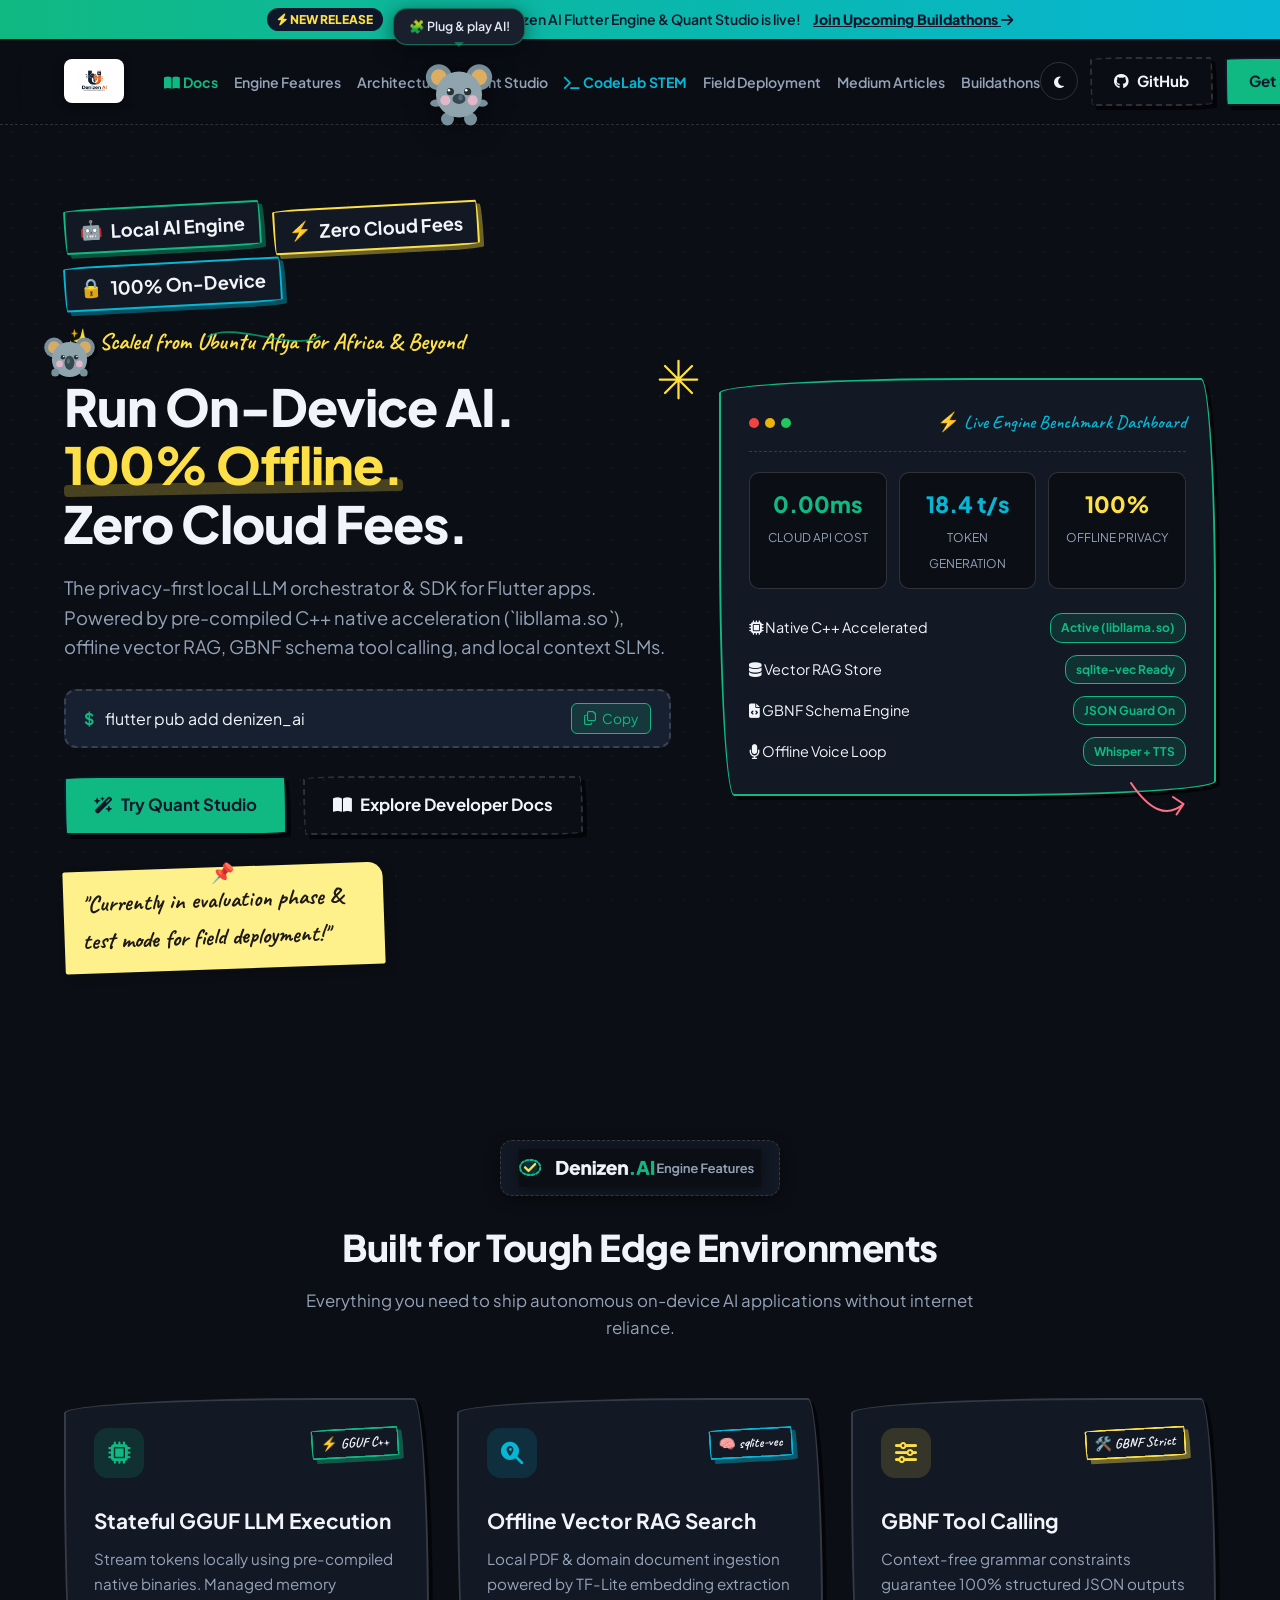
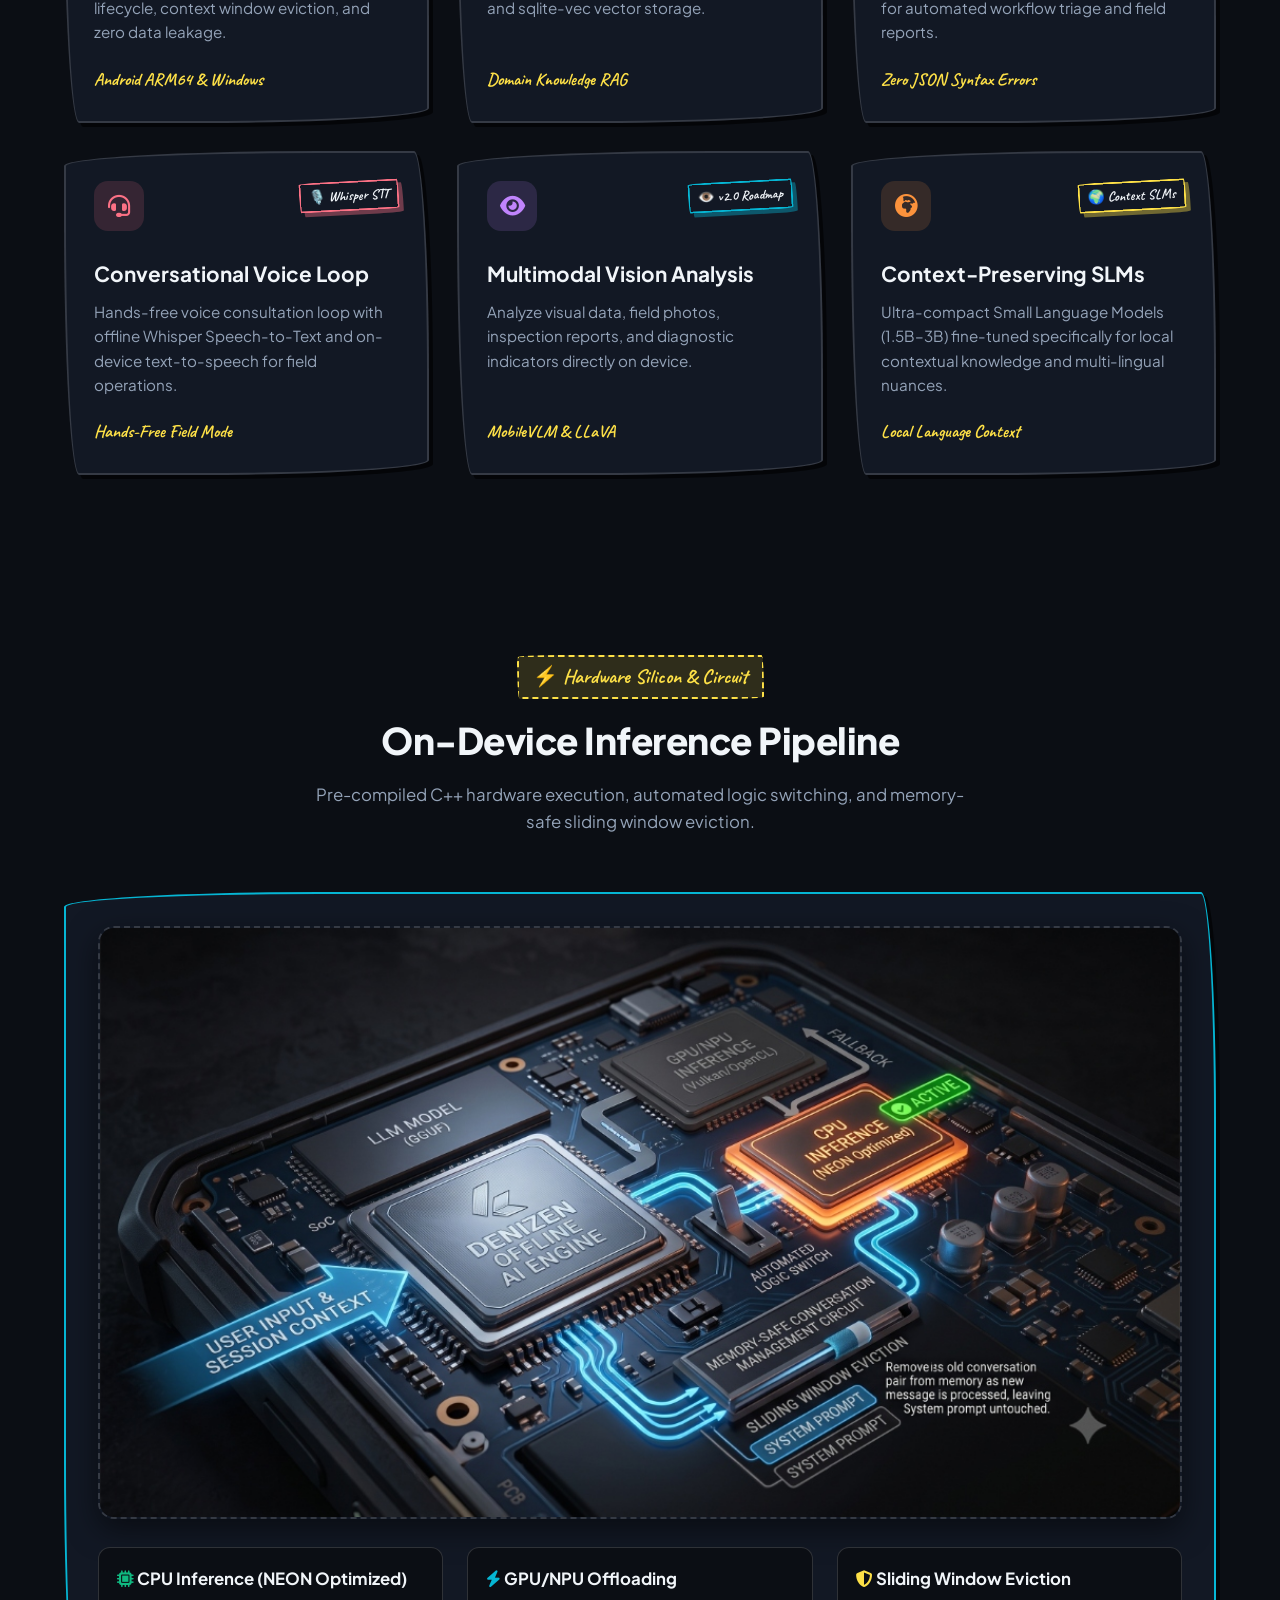
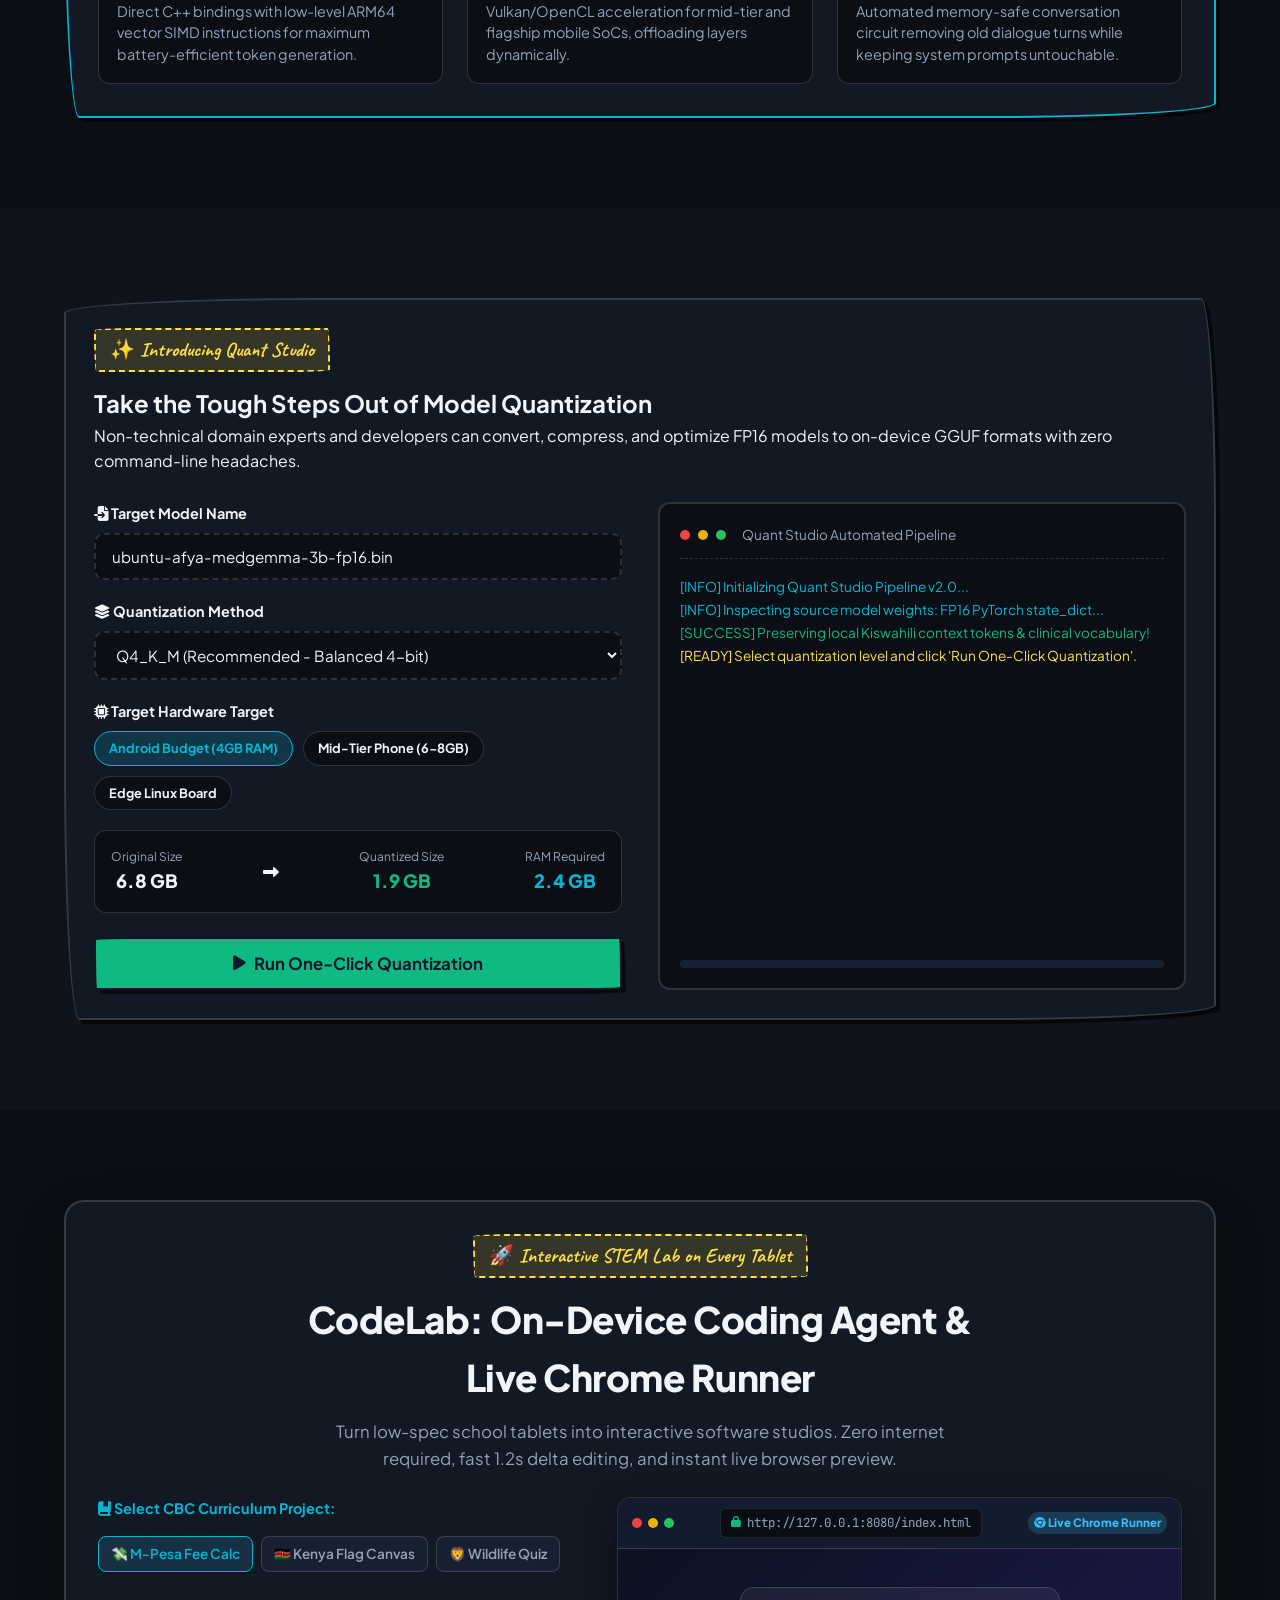
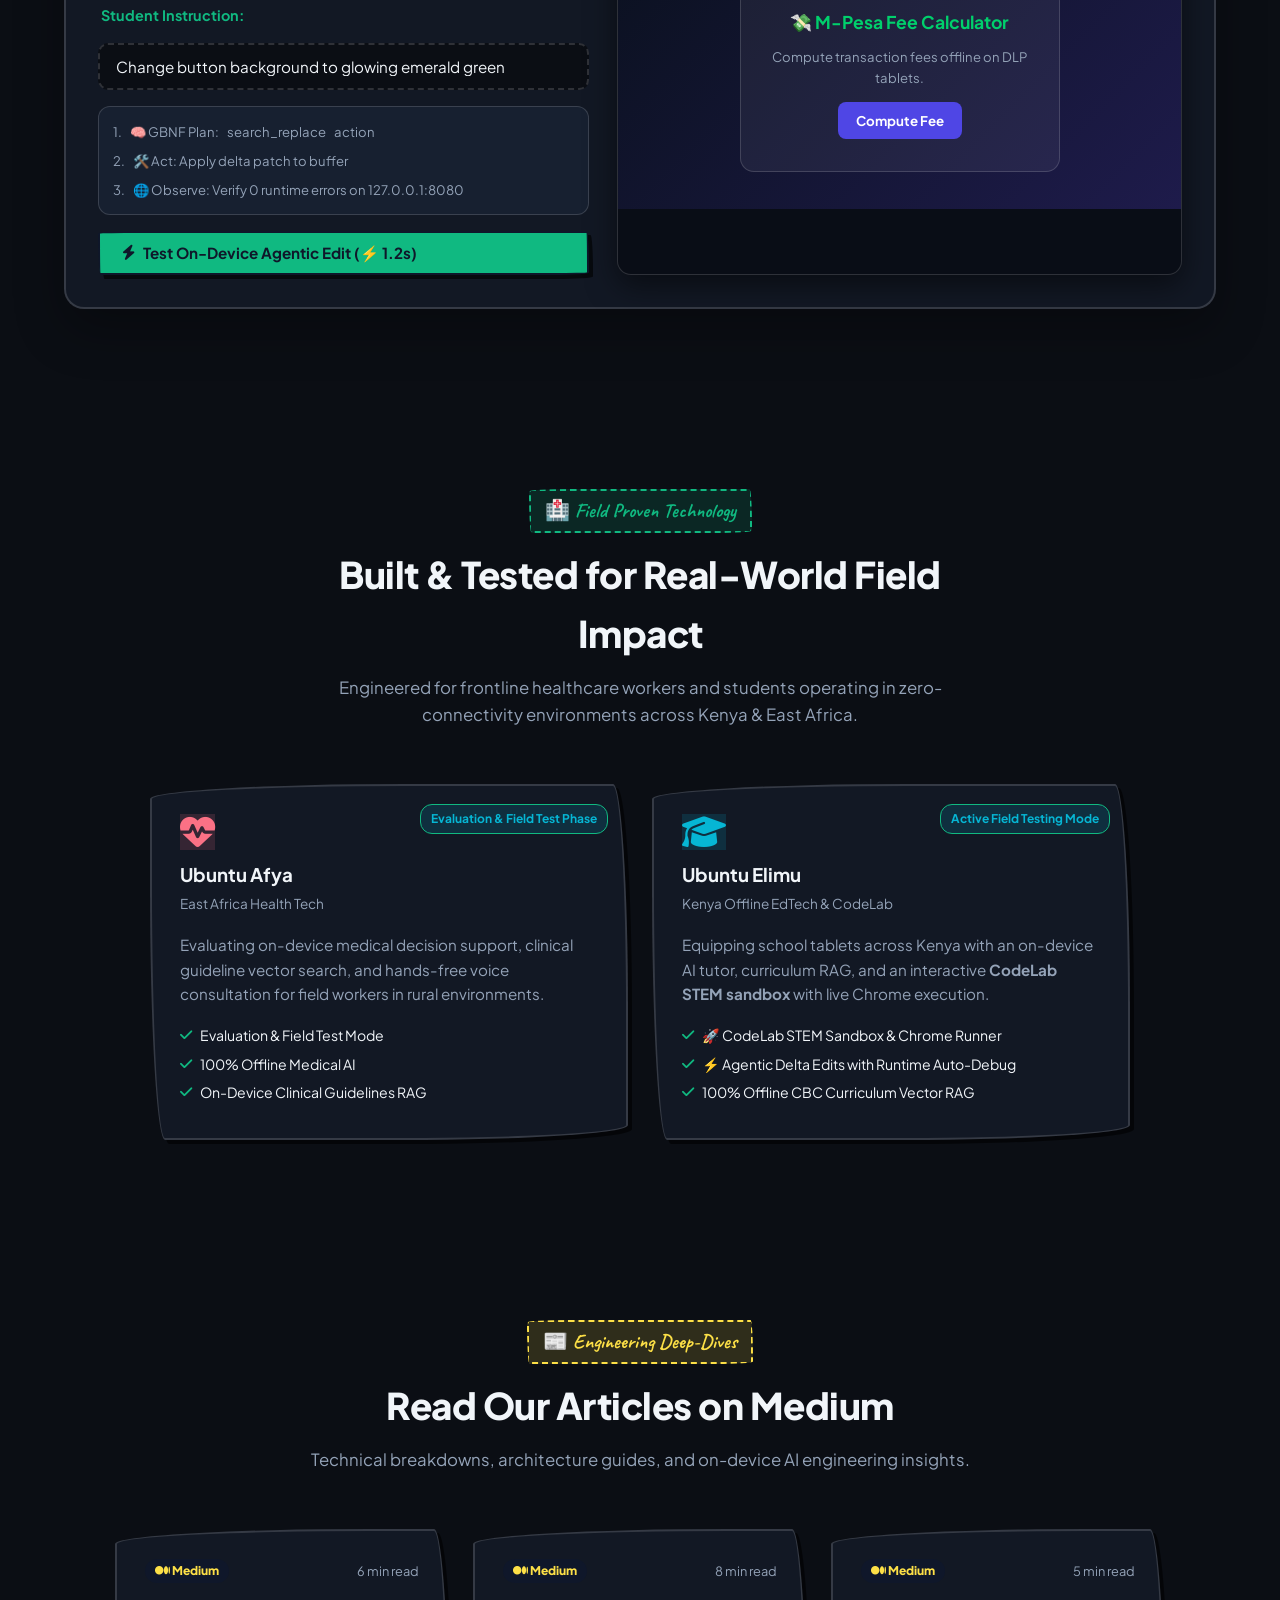
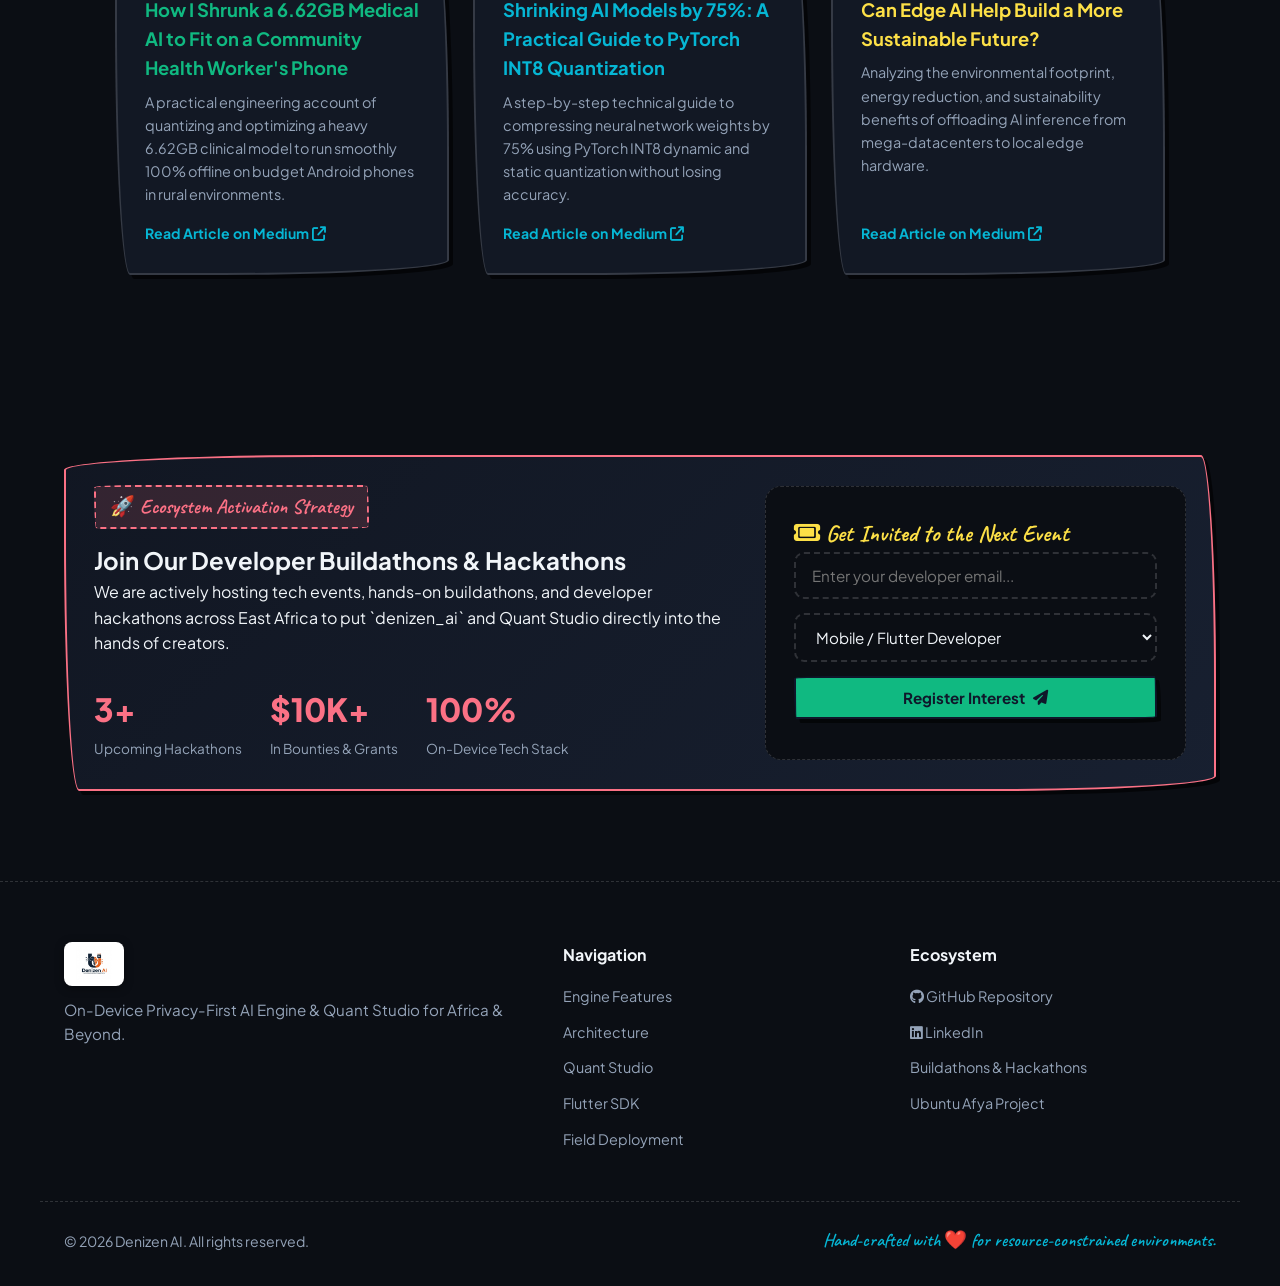
==== commit c71ae0aa: "feat(website): showcase CodeLab STEM sandbox, interactive agentic delta simulator and docs" ====
--- a/index.html
+++ b/index.html
@@ -42,6 +42,7 @@
         <li><a href="#features">Engine Features</a></li>
         <li><a href="#architecture">Architecture</a></li>
         <li><a href="#quant-studio">Quant Studio</a></li>
+        <li><a href="#codelab" style="color: var(--sketch-cyan); font-weight: 700;"><i class="fa-solid fa-terminal"></i> CodeLab STEM</a></li>
         <li><a href="#partners">Field Deployment</a></li>
         <li><a href="#articles">Medium Articles</a></li>
         <li><a href="#buildathons">Buildathons</a></li>
@@ -411,6 +412,78 @@
 
 
 
+  <!-- CodeLab On-Device STEM Coding Showcase Section -->
+  <section id="codelab" class="section-padding codelab-section">
+    <div class="container">
+      <div class="codelab-wrapper sketch-card">
+        <div class="section-header text-center" style="margin-bottom: 20px;">
+          <span class="handwriting-badge bg-yellow">🚀 Interactive STEM Lab on Every Tablet</span>
+          <h2 class="section-title">CodeLab: On-Device Coding Agent & Live Chrome Runner</h2>
+          <p class="section-subtitle">Turn low-spec school tablets into interactive software studios. Zero internet required, fast 1.2s delta editing, and instant live browser preview.</p>
+        </div>
+
+        <div class="codelab-simulator-grid">
+          <div class="codelab-controls">
+            <label style="font-weight: 700; font-size: 0.9rem; color: var(--sketch-cyan);"><i class="fa-solid fa-book-bookmark"></i> Select CBC Curriculum Project:</label>
+            <div class="codelab-template-chips">
+              <span class="codelab-template-chip active" id="chip-mpesa" onclick="selectCodeLabDemo('mpesa')">💸 M-Pesa Fee Calc</span>
+              <span class="codelab-template-chip" id="chip-flag" onclick="selectCodeLabDemo('flag')">🇰🇪 Kenya Flag Canvas</span>
+              <span class="codelab-template-chip" id="chip-quiz" onclick="selectCodeLabDemo('quiz')">🦁 Wildlife Quiz</span>
+            </div>
+
+            <label style="font-weight: 700; font-size: 0.9rem; color: var(--sketch-mint); margin-top: 8px;"><i class="fa-solid fa-sparkles"></i> Student Instruction:</label>
+            <input type="text" class="sketch-input" id="codelab-user-prompt" value="Change button background to glowing emerald green" style="font-family: var(--font-sans);">
+
+            <!-- Pipeline Progress Box -->
+            <div class="agentic-pipeline-box">
+              <div class="pipeline-step" id="pipe-step-1"><span>1.</span> 🧠 GBNF Plan: <code>search_replace</code> action</div>
+              <div class="pipeline-step" id="pipe-step-2"><span>2.</span> 🛠️ Act: Apply delta patch to buffer</div>
+              <div class="pipeline-step" id="pipe-step-3"><span>3.</span> 🌐 Observe: Verify 0 runtime errors on 127.0.0.1:8080</div>
+            </div>
+
+            <div class="codelab-diff-badge" id="codelab-diff-view">
+              <strong>Applied Diff (⚡ 1.2s):</strong><br>
+              <span style="color: #f87171;">- background: #4F46E5;</span><br>
+              <span style="color: #34d399;">+ background: #10B981; box-shadow: 0 4px 14px rgba(16,185,129,0.4);</span>
+            </div>
+
+            <button class="btn btn-sketch-primary" id="run-codelab-btn" onclick="runAgenticEditSimulation()">
+              <i class="fa-solid fa-bolt"></i> Test On-Device Agentic Edit (⚡ 1.2s)
+            </button>
+          </div>
+
+          <!-- Browser Mockup Live Preview -->
+          <div class="codelab-browser-card">
+            <div class="codelab-browser-topbar">
+              <div class="doodle-dots">
+                <span class="dot red"></span>
+                <span class="dot yellow"></span>
+                <span class="dot green"></span>
+              </div>
+              <div class="codelab-url-bar">
+                <i class="fa-solid fa-lock" style="color: var(--sketch-mint); font-size: 0.7rem;"></i> http://127.0.0.1:8080/index.html
+              </div>
+              <span class="doodle-tag" style="font-size: 0.72rem; padding: 2px 6px; background: rgba(56,189,248,0.2); color: #38bdf8;">
+                <i class="fa-brands fa-chrome"></i> Live Chrome Runner
+              </span>
+            </div>
+
+            <div class="codelab-preview-frame" id="codelab-preview-box">
+              <div style="background: rgba(255,255,255,0.06); border: 1px solid rgba(255,255,255,0.15); border-radius: 14px; padding: 20px; max-width: 320px; width: 100%;">
+                <h3 id="demo-title" style="margin: 0 0 10px 0; font-size: 1.1rem; color: #00d06c;">💸 M-Pesa Fee Calculator</h3>
+                <p id="demo-sub" style="font-size: 0.82rem; color: #94a3b8; margin-bottom: 14px;">Compute transaction fees offline on DLP tablets.</p>
+                <button id="demo-btn" style="background: #4F46E5; color: white; border: none; padding: 10px 18px; border-radius: 8px; font-weight: 700; cursor: pointer; transition: all 0.3s ease;">
+                  Compute Fee
+                </button>
+                <p id="demo-output" style="margin-top: 12px; font-size: 0.8rem; color: #34d399; font-weight: 600;"></p>
+              </div>
+            </div>
+          </div>
+        </div>
+      </div>
+    </div>
+  </section>
+
   <!-- Production Deployment Section -->
   <section id="partners" class="section-padding partners-section">
     <div class="container">
@@ -445,15 +518,15 @@
           <div class="partner-logo-box">
             <i class="fa-solid fa-graduation-cap partner-icon icon-cyan" style="color: var(--sketch-cyan); font-size: 2.2rem;"></i>
             <h3>Ubuntu Elimu</h3>
-            <span class="partner-location">Kenya Offline EdTech</span>
+            <span class="partner-location">Kenya Offline EdTech & CodeLab</span>
           </div>
           <p class="partner-desc">
-            Distributed to multiple students across Kenya in test mode for offline curriculum tutoring, exam preparation, past paper reasoning, and interactive study assistance.
+            Equipping school tablets across Kenya with an on-device AI tutor, curriculum RAG, and an interactive <strong>CodeLab STEM sandbox</strong> with live Chrome execution.
           </p>
           <ul class="partner-highlights">
-            <li><i class="fa-solid fa-check text-mint"></i> Distributed to Students Across Kenya</li>
-            <li><i class="fa-solid fa-check text-mint"></i> 100% Offline EdTech AI Tutor</li>
-            <li><i class="fa-solid fa-check text-mint"></i> Curriculum Vector Search & RAG</li>
+            <li><i class="fa-solid fa-check text-mint"></i> 🚀 CodeLab STEM Sandbox & Chrome Runner</li>
+            <li><i class="fa-solid fa-check text-mint"></i> ⚡ Agentic Delta Edits with Runtime Auto-Debug</li>
+            <li><i class="fa-solid fa-check text-mint"></i> 100% Offline CBC Curriculum Vector RAG</li>
           </ul>
         </div>
       </div>
--- a/styles.css
+++ b/styles.css
@@ -1548,3 +1548,149 @@
     padding: 20px;
   }
 }
+
+/* ==========================================================================
+   CodeLab Showcase & Agentic Sandbox Styles
+   ========================================================================== */
+.codelab-section {
+  position: relative;
+  overflow: hidden;
+}
+
+.codelab-wrapper {
+  background: var(--bg-card);
+  border: 2px solid var(--border-sketch);
+  border-radius: 20px;
+  padding: 32px;
+  box-shadow: 0 20px 50px rgba(0, 0, 0, 0.3);
+}
+
+.codelab-simulator-grid {
+  display: grid;
+  grid-template-columns: 1fr 1.15fr;
+  gap: 28px;
+  margin-top: 24px;
+}
+
+@media (max-width: 900px) {
+  .codelab-simulator-grid {
+    grid-template-columns: 1fr;
+  }
+}
+
+.codelab-controls {
+  display: flex;
+  flex-direction: column;
+  gap: 16px;
+}
+
+.codelab-template-chips {
+  display: flex;
+  gap: 8px;
+  flex-wrap: wrap;
+  margin-bottom: 8px;
+}
+
+.codelab-template-chip {
+  background: var(--bg-input);
+  border: 1px solid var(--border-sketch);
+  color: var(--text-muted);
+  padding: 6px 12px;
+  border-radius: 8px;
+  font-size: 0.85rem;
+  font-weight: 600;
+  cursor: pointer;
+  transition: all 0.2s ease;
+}
+
+.codelab-template-chip:hover,
+.codelab-template-chip.active {
+  background: rgba(56, 189, 248, 0.15);
+  border-color: var(--sketch-cyan);
+  color: var(--sketch-cyan);
+}
+
+.agentic-pipeline-box {
+  background: var(--bg-input);
+  border: 1px solid var(--border-sketch);
+  border-radius: 12px;
+  padding: 14px;
+  font-family: var(--font-mono);
+  font-size: 0.82rem;
+  display: flex;
+  flex-direction: column;
+  gap: 8px;
+}
+
+.pipeline-step {
+  display: flex;
+  align-items: center;
+  gap: 8px;
+  color: var(--text-muted);
+  transition: color 0.2s ease;
+}
+
+.pipeline-step.active {
+  color: var(--sketch-mint);
+  font-weight: 700;
+}
+
+.pipeline-step.done {
+  color: var(--sketch-cyan);
+}
+
+.codelab-browser-card {
+  background: #090d16;
+  border: 1px solid var(--border-sketch);
+  border-radius: 14px;
+  overflow: hidden;
+  display: flex;
+  flex-direction: column;
+  box-shadow: 0 10px 30px rgba(0, 0, 0, 0.5);
+}
+
+.codelab-browser-topbar {
+  background: #131b2e;
+  border-bottom: 1px solid var(--border-sketch);
+  padding: 10px 14px;
+  display: flex;
+  align-items: center;
+  justify-content: space-between;
+}
+
+.codelab-url-bar {
+  background: #090d16;
+  border: 1px solid rgba(255, 255, 255, 0.1);
+  border-radius: 6px;
+  padding: 4px 10px;
+  font-family: var(--font-mono);
+  font-size: 0.78rem;
+  color: var(--text-muted);
+  display: flex;
+  align-items: center;
+  gap: 6px;
+}
+
+.codelab-preview-frame {
+  padding: 24px;
+  min-height: 260px;
+  display: flex;
+  flex-direction: column;
+  align-items: center;
+  justify-content: center;
+  background: linear-gradient(135deg, #0b1120 0%, #1e1b4b 100%);
+  text-align: center;
+}
+
+.codelab-diff-badge {
+  background: rgba(16, 185, 129, 0.12);
+  border: 1px solid var(--sketch-mint);
+  border-radius: 8px;
+  padding: 8px 12px;
+  font-family: var(--font-mono);
+  font-size: 0.78rem;
+  color: var(--sketch-mint);
+  margin-top: 10px;
+  display: none;
+}
+
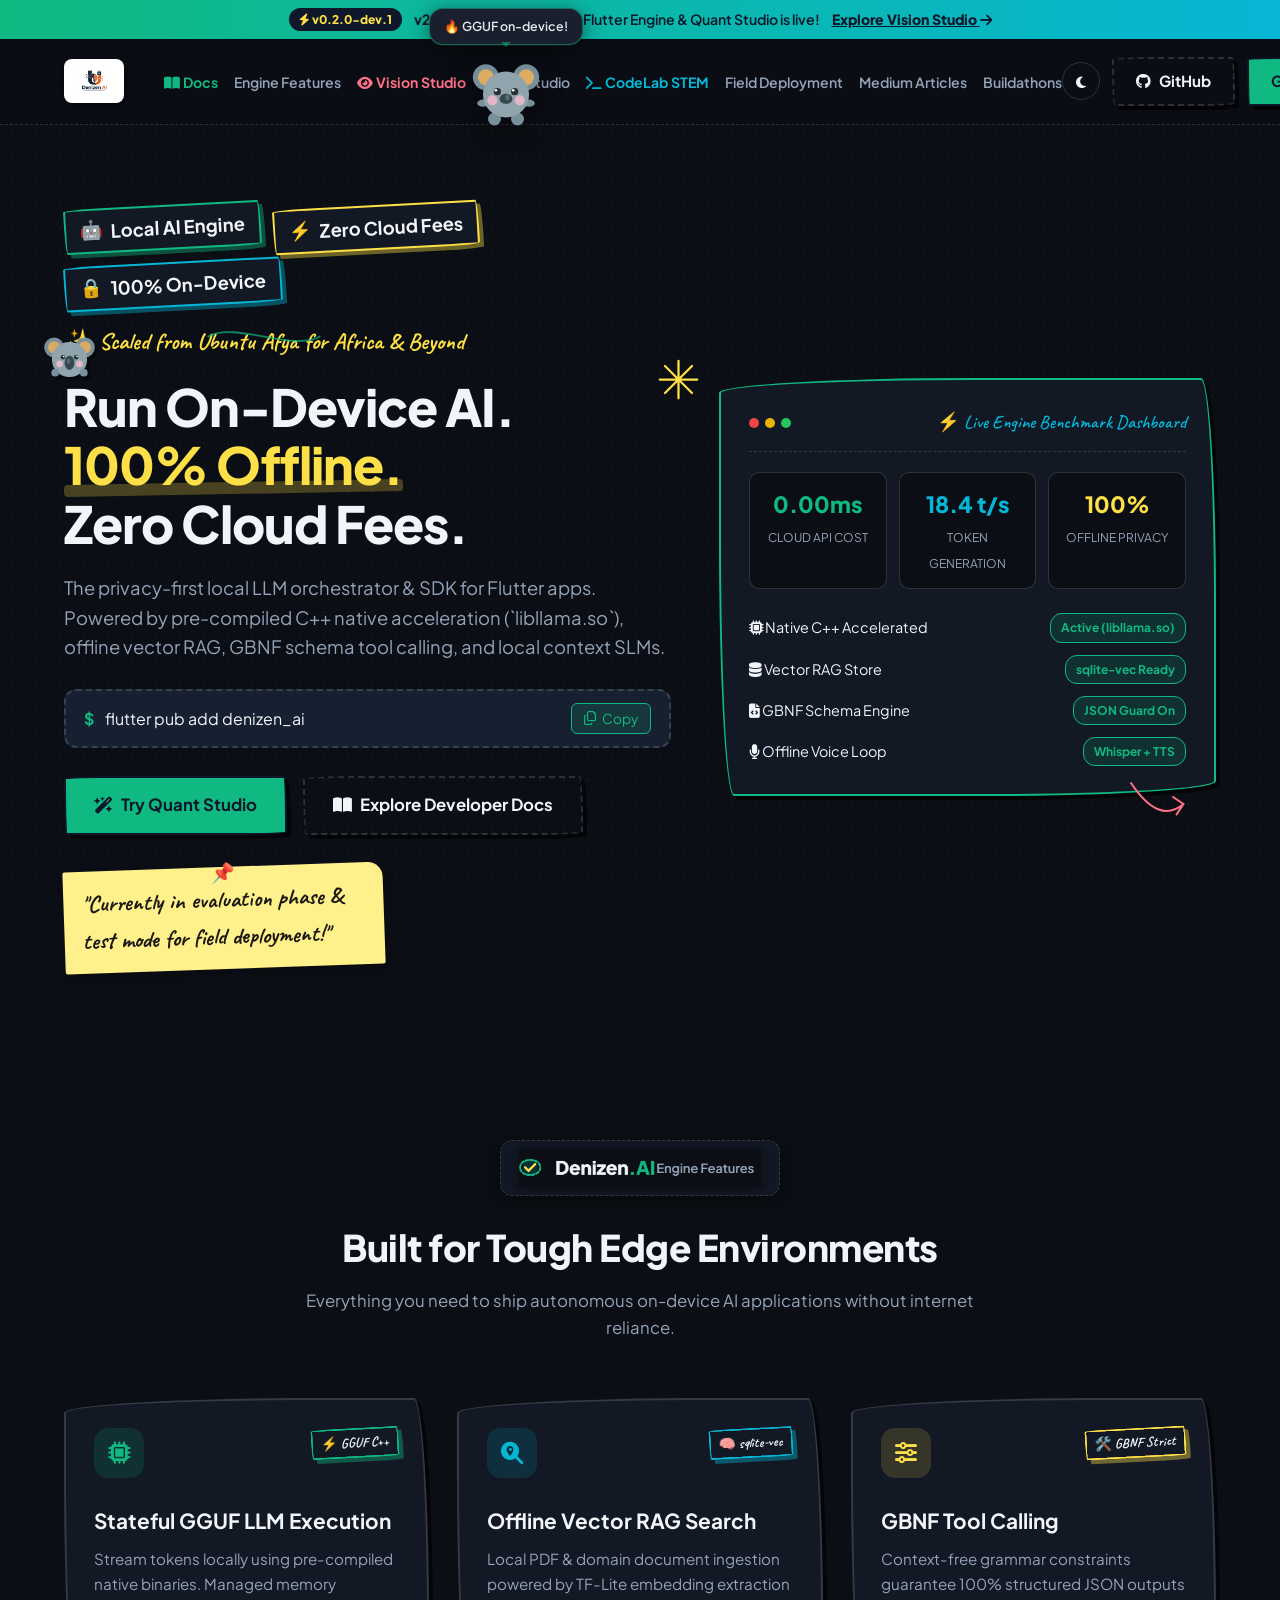
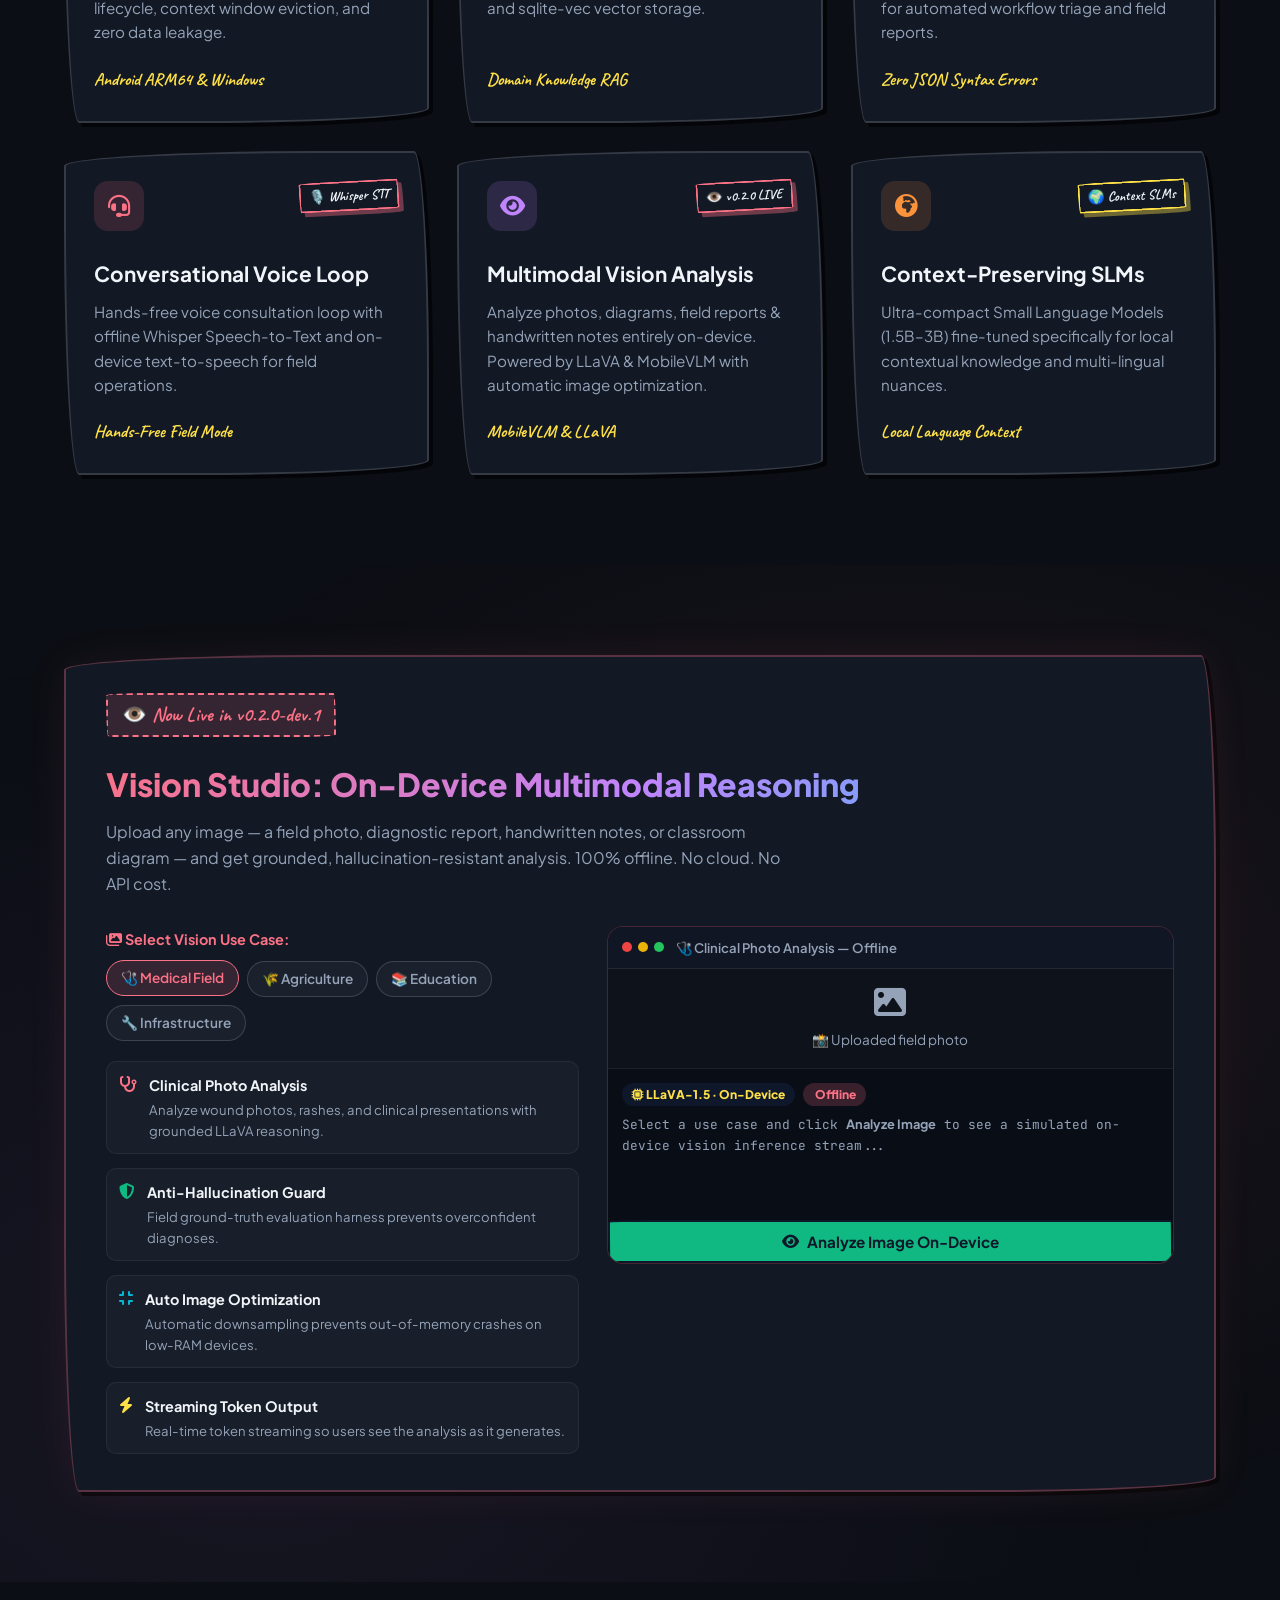
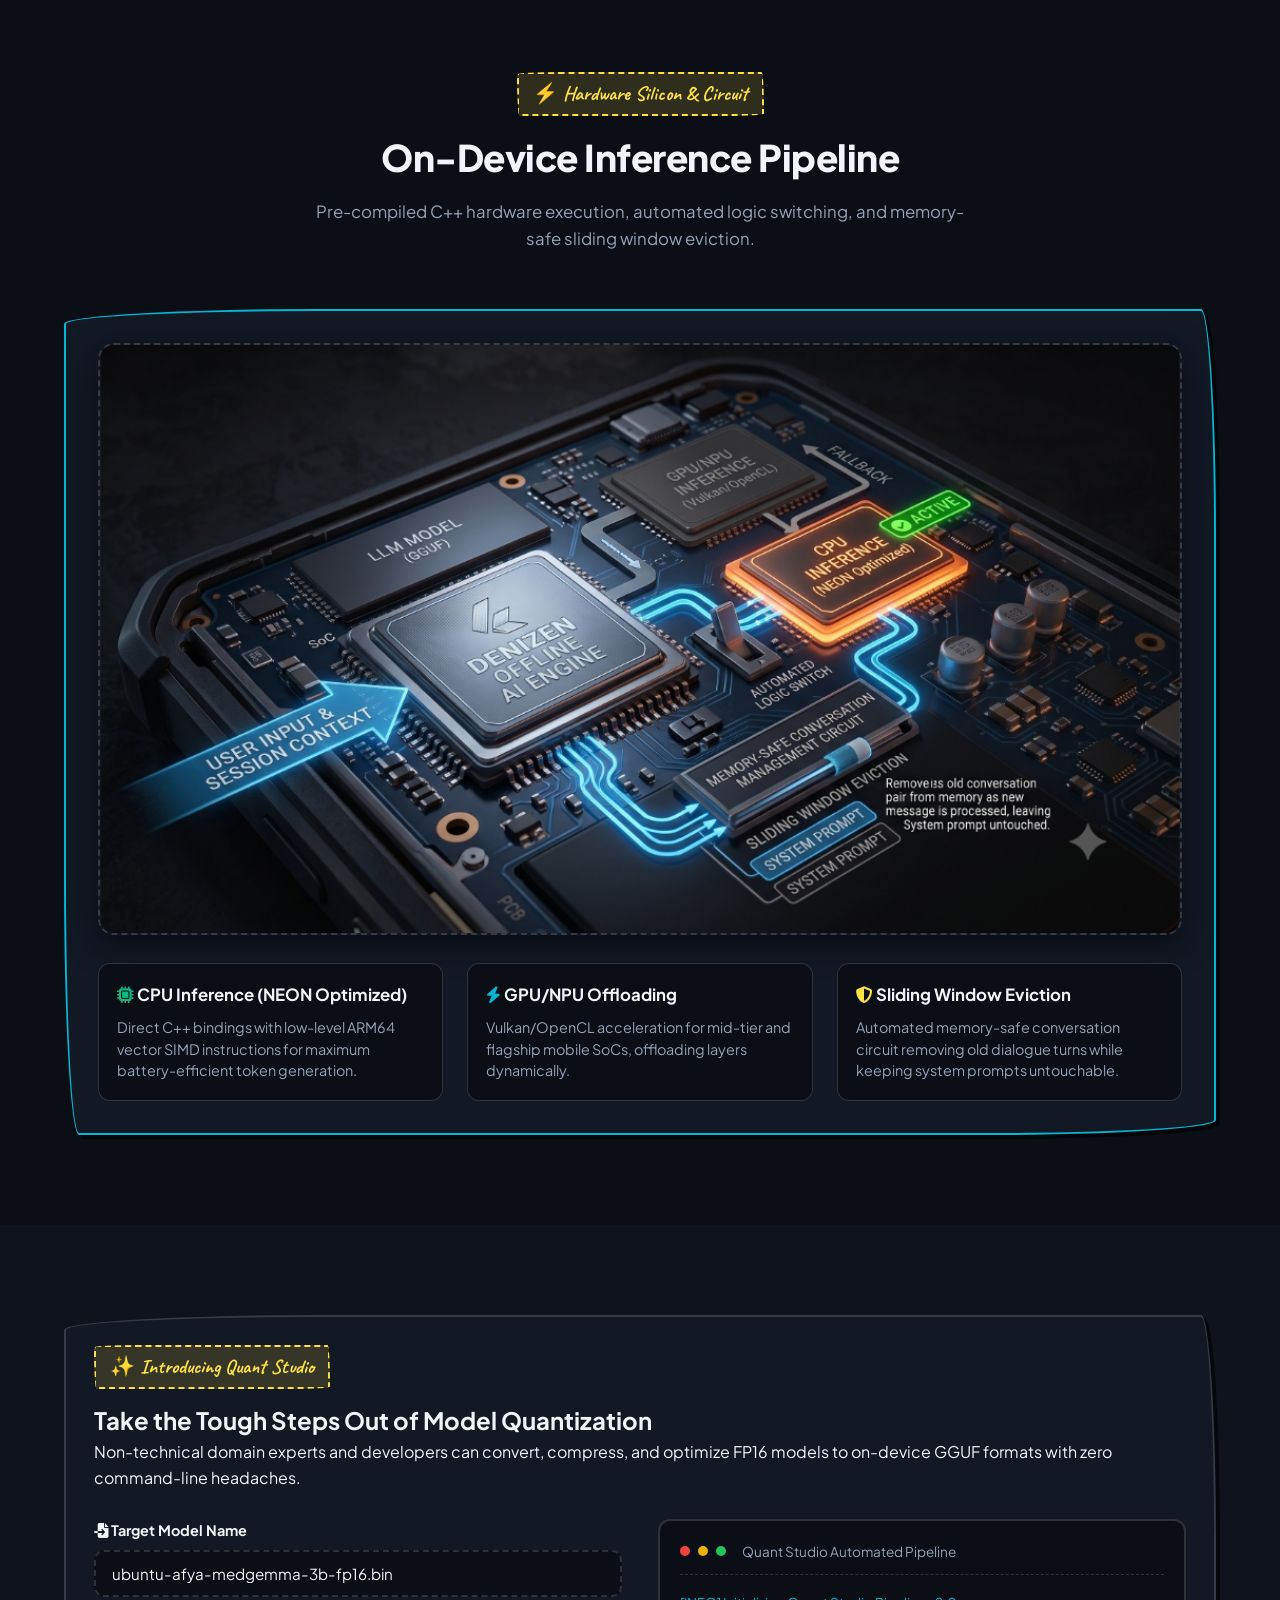
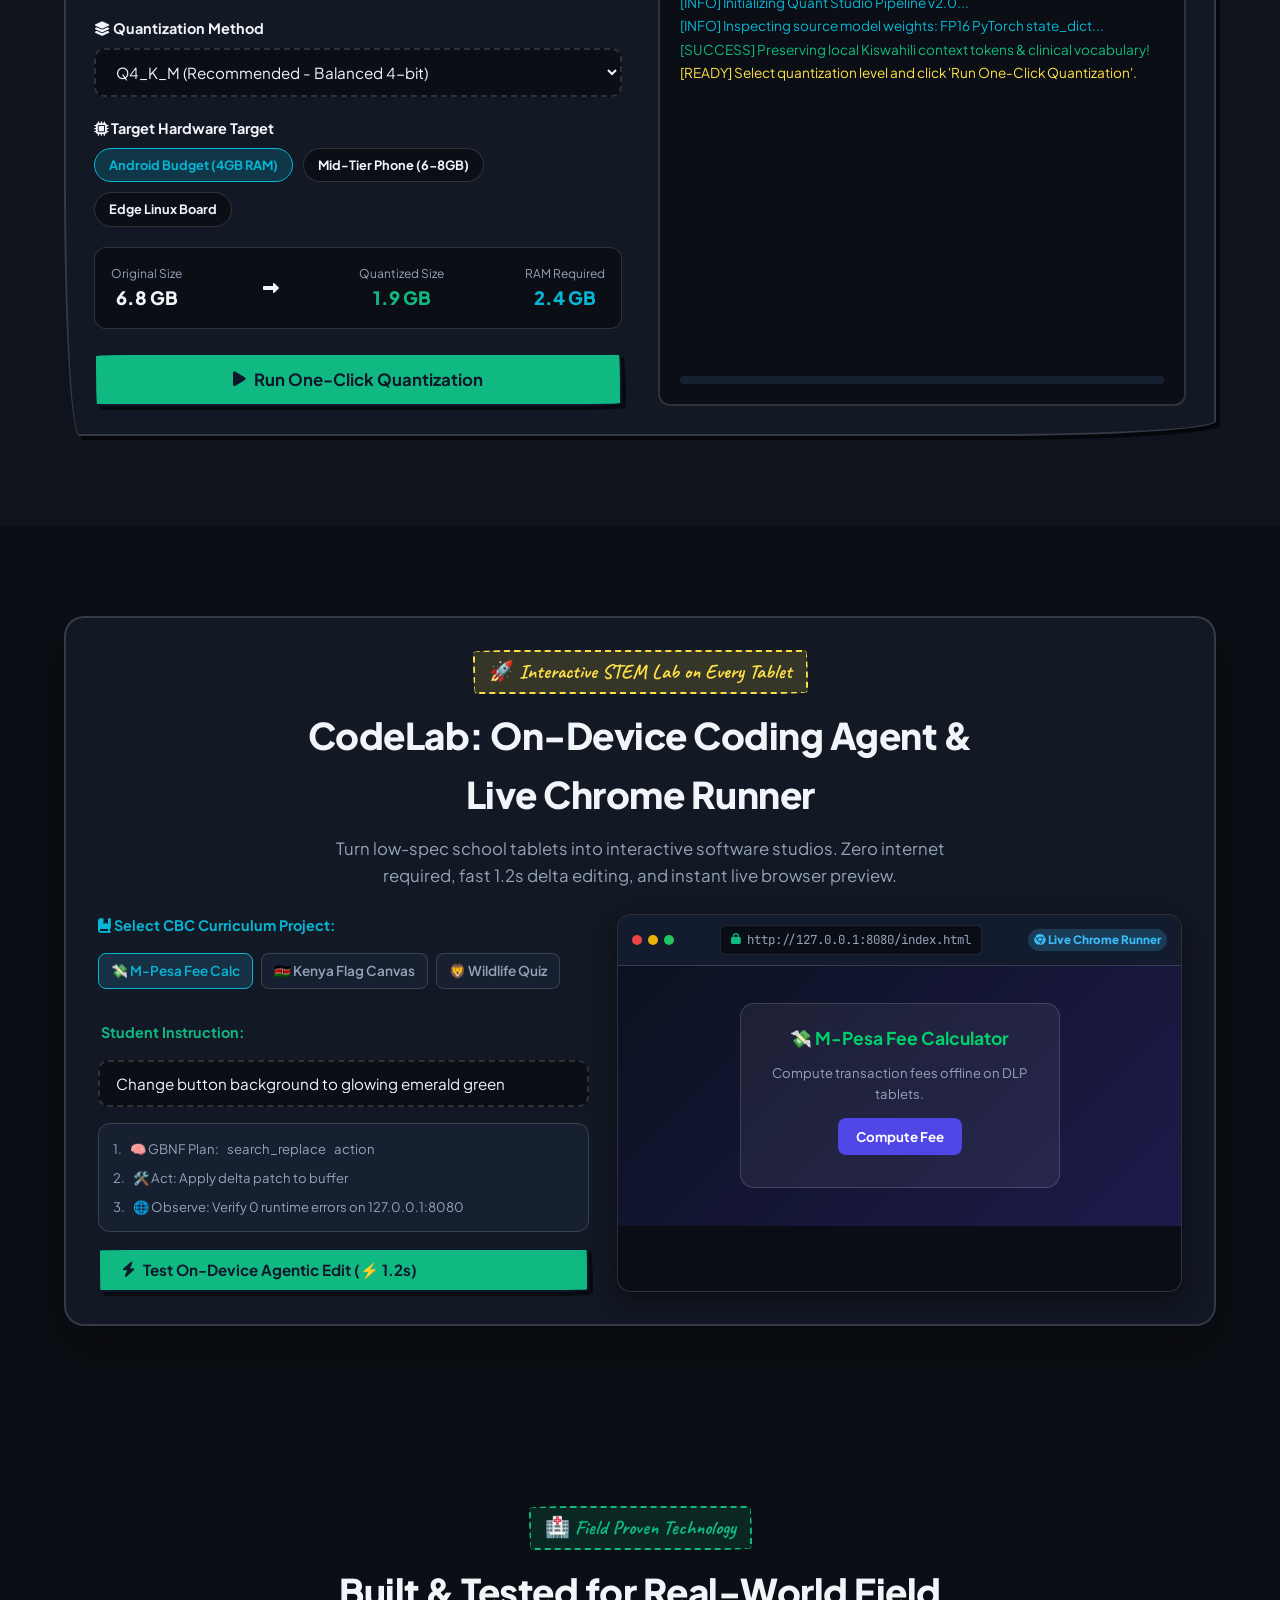
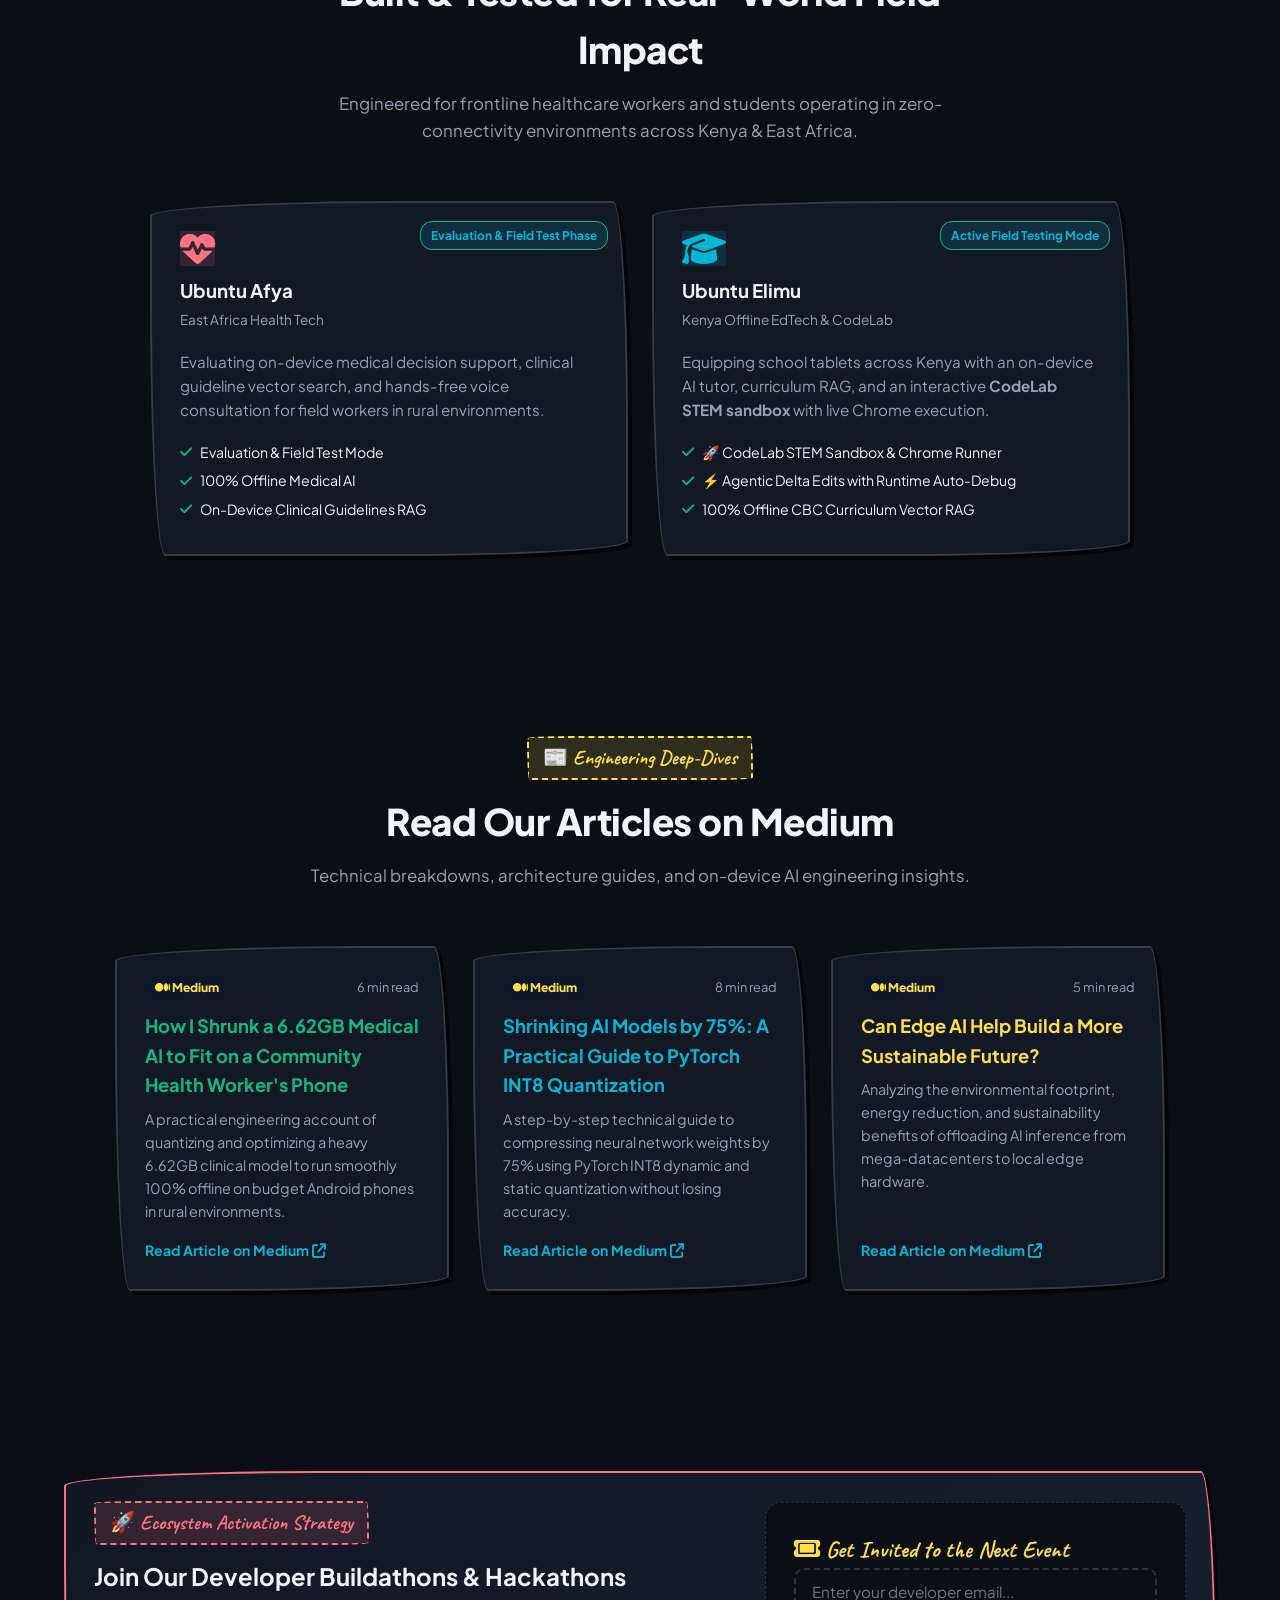
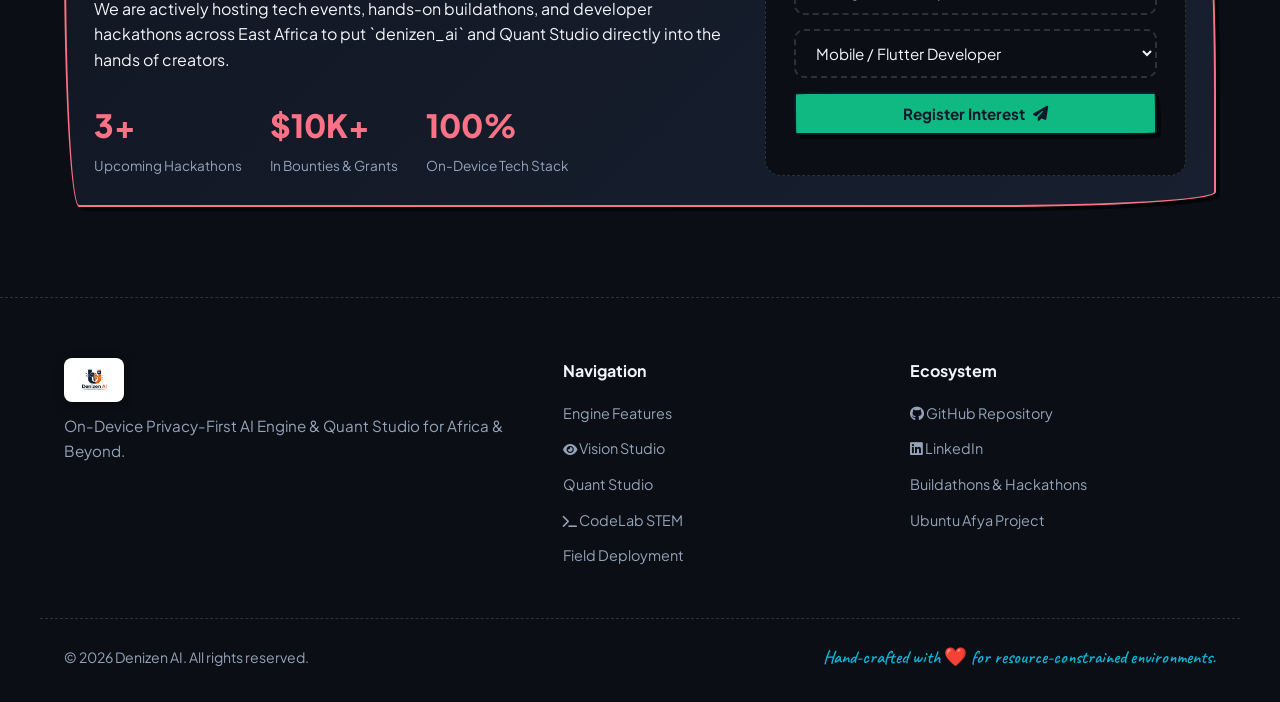
==== commit c3c8f99f: "feat(website): add Vision Studio section and update to v0.2.0-dev.1 - Announcement bar: update to v0" ====
--- a/index.html
+++ b/index.html
@@ -24,9 +24,9 @@
   <!-- Announcement Bar -->
   <div class="announcement-bar">
     <div class="container announcement-content">
-      <span class="doodle-tag"><i class="fa-solid fa-bolt"></i> NEW RELEASE</span>
+      <span class="doodle-tag"><i class="fa-solid fa-bolt"></i> v0.2.0-dev.1</span>
       <span><strong>v2.0 Preview:</strong> Denizen AI Flutter Engine & Quant Studio is live!</span>
-      <a href="#buildathons" class="announcement-link">Join Upcoming Buildathons <i class="fa-solid fa-arrow-right"></i></a>
+      <a href="#vision-studio" class="announcement-link">Explore Vision Studio <i class="fa-solid fa-arrow-right"></i></a>
     </div>
   </div>
 
@@ -40,7 +40,7 @@
       <ul class="nav-links">
         <li><a href="docs.html" style="color: var(--sketch-mint); font-weight: 700;"><i class="fa-solid fa-book-open"></i> Docs</a></li>
         <li><a href="#features">Engine Features</a></li>
-        <li><a href="#architecture">Architecture</a></li>
+        <li><a href="#vision-studio" style="color: var(--sketch-pink); font-weight: 700;"><i class="fa-solid fa-eye"></i> Vision Studio</a></li>
         <li><a href="#quant-studio">Quant Studio</a></li>
         <li><a href="#codelab" style="color: var(--sketch-cyan); font-weight: 700;"><i class="fa-solid fa-terminal"></i> CodeLab STEM</a></li>
         <li><a href="#partners">Field Deployment</a></li>
@@ -271,10 +271,10 @@
             <div class="feature-icon icon-purple">
               <i class="fa-solid fa-eye"></i>
             </div>
-            <span class="doodle-sticker sticker-cyan" style="font-size: 0.85rem; padding: 2px 8px;">👁️ v2.0 Roadmap</span>
+            <span class="doodle-sticker sticker-pink" style="font-size: 0.85rem; padding: 2px 8px;">👁️ v0.2.0 LIVE</span>
           </div>
           <h3>Multimodal Vision Analysis</h3>
-          <p>Analyze visual data, field photos, inspection reports, and diagnostic indicators directly on device.</p>
+          <p>Analyze photos, diagrams, field reports &amp; handwritten notes entirely on-device. Powered by LLaVA &amp; MobileVLM with automatic image optimization.</p>
           <span class="handwriting-tag">MobileVLM & LLaVA</span>
         </div>
 
@@ -289,6 +289,99 @@
           <h3>Context-Preserving SLMs</h3>
           <p>Ultra-compact Small Language Models (1.5B–3B) fine-tuned specifically for local contextual knowledge and multi-lingual nuances.</p>
           <span class="handwriting-tag">Local Language Context</span>
+        </div>
+      </div>
+    </div>
+  </section>
+
+  <!-- Vision Studio Section -->
+  <section id="vision-studio" class="section-padding vision-section">
+    <div class="container">
+      <div class="vision-wrapper sketch-card">
+        <div class="vision-header">
+          <div class="vision-title-area">
+            <span class="handwriting-badge bg-pink">👁️ Now Live in v0.2.0-dev.1</span>
+            <h2>Vision Studio: On-Device Multimodal Reasoning</h2>
+            <p>Upload any image — a field photo, diagnostic report, handwritten notes, or classroom diagram — and get grounded, hallucination-resistant analysis. 100% offline. No cloud. No API cost.</p>
+          </div>
+        </div>
+
+        <div class="vision-simulator-grid">
+          <!-- Left: Use Case Selector -->
+          <div class="vision-controls">
+            <label style="font-weight: 700; font-size: 0.9rem; color: var(--sketch-pink);"><i class="fa-solid fa-images"></i> Select Vision Use Case:</label>
+            <div class="vision-usecase-chips">
+              <span class="vision-chip active" id="vc-medical" onclick="selectVisionDemo('medical')">🩺 Medical Field</span>
+              <span class="vision-chip" id="vc-agri" onclick="selectVisionDemo('agri')">🌾 Agriculture</span>
+              <span class="vision-chip" id="vc-edu" onclick="selectVisionDemo('edu')">📚 Education</span>
+              <span class="vision-chip" id="vc-infra" onclick="selectVisionDemo('infra')">🔧 Infrastructure</span>
+            </div>
+
+            <div class="vision-features-list">
+              <div class="vision-feature-row" id="vf-desc">
+                <i class="fa-solid fa-stethoscope" style="color: var(--sketch-pink);"></i>
+                <div>
+                  <strong>Clinical Photo Analysis</strong>
+                  <p style="font-size: 0.82rem; color: var(--text-muted); margin: 2px 0 0 0;">Analyze wound photos, rashes, and clinical presentations with grounded LLaVA reasoning.</p>
+                </div>
+              </div>
+              <div class="vision-feature-row">
+                <i class="fa-solid fa-shield-halved" style="color: var(--sketch-mint);"></i>
+                <div>
+                  <strong>Anti-Hallucination Guard</strong>
+                  <p style="font-size: 0.82rem; color: var(--text-muted); margin: 2px 0 0 0;">Field ground-truth evaluation harness prevents overconfident diagnoses.</p>
+                </div>
+              </div>
+              <div class="vision-feature-row">
+                <i class="fa-solid fa-compress" style="color: var(--sketch-cyan);"></i>
+                <div>
+                  <strong>Auto Image Optimization</strong>
+                  <p style="font-size: 0.82rem; color: var(--text-muted); margin: 2px 0 0 0;">Automatic downsampling prevents out-of-memory crashes on low-RAM devices.</p>
+                </div>
+              </div>
+              <div class="vision-feature-row">
+                <i class="fa-solid fa-bolt" style="color: var(--sketch-yellow);"></i>
+                <div>
+                  <strong>Streaming Token Output</strong>
+                  <p style="font-size: 0.82rem; color: var(--text-muted); margin: 2px 0 0 0;">Real-time token streaming so users see the analysis as it generates.</p>
+                </div>
+              </div>
+            </div>
+          </div>
+
+          <!-- Right: Simulated Vision Output Console -->
+          <div class="vision-console-card">
+            <div class="vision-console-topbar">
+              <div class="doodle-dots">
+                <span class="dot red"></span>
+                <span class="dot yellow"></span>
+                <span class="dot green"></span>
+              </div>
+              <span class="vision-console-title" id="vision-console-title">🩺 Clinical Photo Analysis — Offline</span>
+            </div>
+
+            <!-- Simulated image upload zone -->
+            <div class="vision-image-zone" id="vision-image-zone">
+              <div class="vision-image-placeholder" id="vision-placeholder">
+                <i class="fa-solid fa-image" style="font-size: 2rem; color: var(--text-muted);"></i>
+                <p style="font-size: 0.85rem; color: var(--text-muted); margin: 8px 0 0 0;">📸 Uploaded field photo</p>
+                <div class="vision-loading-bar" id="vision-loading-bar"></div>
+              </div>
+            </div>
+
+            <!-- Streaming Analysis Output -->
+            <div class="vision-output-box">
+              <div style="display: flex; align-items: center; gap: 8px; margin-bottom: 8px;">
+                <span class="doodle-tag" style="font-size: 0.75rem;"><i class="fa-solid fa-microchip"></i> LLaVA-1.5 · On-Device</span>
+                <span class="doodle-tag" style="font-size: 0.75rem; background: rgba(251,113,133,0.2); color: #fb7185;"><i class="fa-solid fa-wifi-slash"></i> Offline</span>
+              </div>
+              <div class="vision-stream-text" id="vision-stream-output">Select a use case and click <strong>Analyze Image</strong> to see a simulated on-device vision inference stream...</div>
+            </div>
+
+            <button class="btn btn-sketch-primary btn-block" id="run-vision-btn" onclick="runVisionSimulation()" style="margin-top: 12px;">
+              <i class="fa-solid fa-eye"></i> Analyze Image On-Device
+            </button>
+          </div>
         </div>
       </div>
     </div>
@@ -657,9 +750,9 @@
         <h4>Navigation</h4>
         <ul>
           <li><a href="#features">Engine Features</a></li>
-          <li><a href="#architecture">Architecture</a></li>
+          <li><a href="#vision-studio"><i class="fa-solid fa-eye" style="font-size: 0.8rem;"></i> Vision Studio</a></li>
           <li><a href="#quant-studio">Quant Studio</a></li>
-          <li><a href="#code-demo">Flutter SDK</a></li>
+          <li><a href="#codelab"><i class="fa-solid fa-terminal" style="font-size: 0.8rem;"></i> CodeLab STEM</a></li>
           <li><a href="#partners">Field Deployment</a></li>
         </ul>
       </div>
@@ -727,12 +820,14 @@
 
       // Landing-page section quips
       const sectionQuips = {
-        'features':     ['🔥 GGUF on-device!', '⚡ Zero API fees!', '🧩 Plug & play AI!'],
-        'architecture': ['🏗️ Clean pipeline!', '⚙️ llama.cpp power!', '🔬 See how it works!'],
-        'quant-studio': ['📦 Shrink your model!', '🗜️ Q4_K_M FTW!', '💾 From 6.8→1.9 GB!'],
-        'partners':     ['🏥 Ubuntu Afya live!', '🎓 Ubuntu Elimu!', '🌍 Field-tested!'],
-        'articles':     ['✍️ Great reads!', '📖 Read on Medium!', '💡 Learn the tricks!'],
-        'buildathons':  ['🎉 Hackathon time!', '🚀 Build with us!', '🏆 Win prizes!'],
+        'features':      ['🔥 GGUF on-device!', '⚡ Zero API fees!', '🧩 Plug & play AI!'],
+        'vision-studio': ['👁️ See without cloud!', '📸 Photo → AI → done!', '🛡️ No hallucinations!'],
+        'architecture':  ['🏗️ Clean pipeline!', '⚙️ llama.cpp power!', '🔬 See how it works!'],
+        'quant-studio':  ['📦 Shrink your model!', '🗜️ Q4_K_M FTW!', '💾 From 6.8→1.9 GB!'],
+        'codelab':       ['💻 Code on tablets!', '🚀 CBC STEM lab!', '⚡ Chrome live preview!'],
+        'partners':      ['🏥 Ubuntu Afya live!', '🎓 Ubuntu Elimu!', '🌍 Field-tested!'],
+        'articles':      ['✍️ Great reads!', '📖 Read on Medium!', '💡 Learn the tricks!'],
+        'buildathons':   ['🎉 Hackathon time!', '🚀 Build with us!', '🏆 Win prizes!'],
       };
       const defaultQuips = [
         '🐨 Hey, I\'m Koko!', '🌿 MIT Licensed!', '💚 100% Open Source!',
@@ -788,7 +883,7 @@
       function buildTargets() {
         targets = [];
         // Walk across section headings
-        ['features','architecture','quant-studio','partners','articles','buildathons'].forEach(id => {
+        ['features','vision-studio','architecture','quant-studio','codelab','partners','articles','buildathons'].forEach(id => {
           const sec = document.getElementById(id);
           if (!sec) return;
           const h = sec.querySelector('h1,h2,h3');
--- a/styles.css
+++ b/styles.css
@@ -1694,3 +1694,223 @@
   display: none;
 }
 
+/* ==========================================================================
+   VISION STUDIO SECTION
+   ========================================================================== */
+
+.vision-section {
+  background: radial-gradient(ellipse at 70% 40%, rgba(251, 113, 133, 0.07) 0%, transparent 65%),
+              radial-gradient(ellipse at 20% 80%, rgba(192, 132, 252, 0.07) 0%, transparent 65%);
+}
+
+.vision-wrapper {
+  padding: 36px 40px;
+  border: 2px solid rgba(251, 113, 133, 0.3) !important;
+  box-shadow: 0 0 40px rgba(251, 113, 133, 0.08), var(--shadow-sketch) !important;
+}
+
+.vision-header {
+  margin-bottom: 28px;
+}
+
+.vision-title-area h2 {
+  font-size: clamp(1.4rem, 2.5vw, 2rem);
+  font-weight: 800;
+  color: var(--text-main);
+  margin: 10px 0 8px;
+  background: linear-gradient(135deg, #fb7185, #c084fc, #38bdf8);
+  -webkit-background-clip: text;
+  -webkit-text-fill-color: transparent;
+  background-clip: text;
+}
+
+.vision-title-area p {
+  color: var(--text-muted);
+  font-size: 1rem;
+  max-width: 700px;
+  line-height: 1.65;
+}
+
+.vision-simulator-grid {
+  display: grid;
+  grid-template-columns: 1fr 1.2fr;
+  gap: 28px;
+  align-items: start;
+}
+
+@media (max-width: 860px) {
+  .vision-simulator-grid {
+    grid-template-columns: 1fr;
+  }
+  .vision-wrapper {
+    padding: 24px 20px;
+  }
+}
+
+/* Use case chip selector */
+.vision-usecase-chips {
+  display: flex;
+  flex-wrap: wrap;
+  gap: 8px;
+  margin: 10px 0 20px;
+}
+
+.vision-chip {
+  padding: 6px 14px;
+  border-radius: 20px;
+  border: 1.5px solid var(--border-sketch);
+  background: rgba(255,255,255,0.04);
+  font-size: 0.85rem;
+  font-weight: 600;
+  color: var(--text-muted);
+  cursor: pointer;
+  transition: all 0.2s ease;
+  font-family: var(--font-sans);
+}
+
+.vision-chip:hover,
+.vision-chip.active {
+  background: rgba(251, 113, 133, 0.15);
+  border-color: var(--sketch-pink);
+  color: var(--sketch-pink);
+  transform: translateY(-1px);
+}
+
+/* Features list */
+.vision-features-list {
+  display: flex;
+  flex-direction: column;
+  gap: 14px;
+}
+
+.vision-feature-row {
+  display: flex;
+  align-items: flex-start;
+  gap: 12px;
+  padding: 12px;
+  border-radius: 10px;
+  background: rgba(255,255,255,0.03);
+  border: 1px solid rgba(255,255,255,0.06);
+  transition: background 0.2s ease;
+}
+
+.vision-feature-row:hover {
+  background: rgba(255,255,255,0.06);
+}
+
+.vision-feature-row i {
+  margin-top: 2px;
+  font-size: 1rem;
+  flex-shrink: 0;
+}
+
+.vision-feature-row strong {
+  font-size: 0.9rem;
+  color: var(--text-main);
+  display: block;
+  margin-bottom: 2px;
+}
+
+/* Console card */
+.vision-console-card {
+  background: #090d16;
+  border-radius: 16px;
+  border: 1.5px solid rgba(251, 113, 133, 0.25);
+  overflow: hidden;
+  display: flex;
+  flex-direction: column;
+}
+
+.vision-console-topbar {
+  background: #111624;
+  border-bottom: 1px solid rgba(255,255,255,0.08);
+  padding: 10px 14px;
+  display: flex;
+  align-items: center;
+  gap: 12px;
+}
+
+.vision-console-title {
+  font-size: 0.82rem;
+  font-weight: 600;
+  color: var(--text-muted);
+  font-family: var(--font-sans);
+}
+
+/* Image zone */
+.vision-image-zone {
+  background: rgba(255,255,255,0.02);
+  border-bottom: 1px solid rgba(255,255,255,0.06);
+  padding: 16px;
+  min-height: 100px;
+  display: flex;
+  align-items: center;
+  justify-content: center;
+}
+
+.vision-image-placeholder {
+  text-align: center;
+  width: 100%;
+}
+
+.vision-loading-bar {
+  height: 3px;
+  background: rgba(251, 113, 133, 0.2);
+  border-radius: 2px;
+  margin: 12px auto 0;
+  max-width: 200px;
+  overflow: hidden;
+  display: none;
+}
+
+.vision-loading-bar::after {
+  content: '';
+  display: block;
+  height: 100%;
+  width: 40%;
+  background: linear-gradient(90deg, #fb7185, #c084fc);
+  border-radius: 2px;
+  animation: visionLoad 1.4s ease-in-out infinite;
+}
+
+@keyframes visionLoad {
+  0%   { transform: translateX(-100%); }
+  100% { transform: translateX(350%); }
+}
+
+/* Output box */
+.vision-output-box {
+  padding: 14px;
+  flex: 1;
+}
+
+.vision-stream-text {
+  font-family: var(--font-mono);
+  font-size: 0.8rem;
+  line-height: 1.6;
+  color: #94a3b8;
+  min-height: 80px;
+  white-space: pre-wrap;
+  word-break: break-word;
+}
+
+.vision-stream-text .vision-token {
+  color: #e2e8f0;
+  animation: tokenFade 0.1s ease-in;
+}
+
+@keyframes tokenFade {
+  from { opacity: 0; }
+  to   { opacity: 1; }
+}
+
+.vision-stream-text .vision-highlight {
+  color: var(--sketch-pink);
+  font-weight: 700;
+}
+
+.vision-stream-text .vision-ok {
+  color: var(--sketch-mint);
+  font-weight: 700;
+}
+
